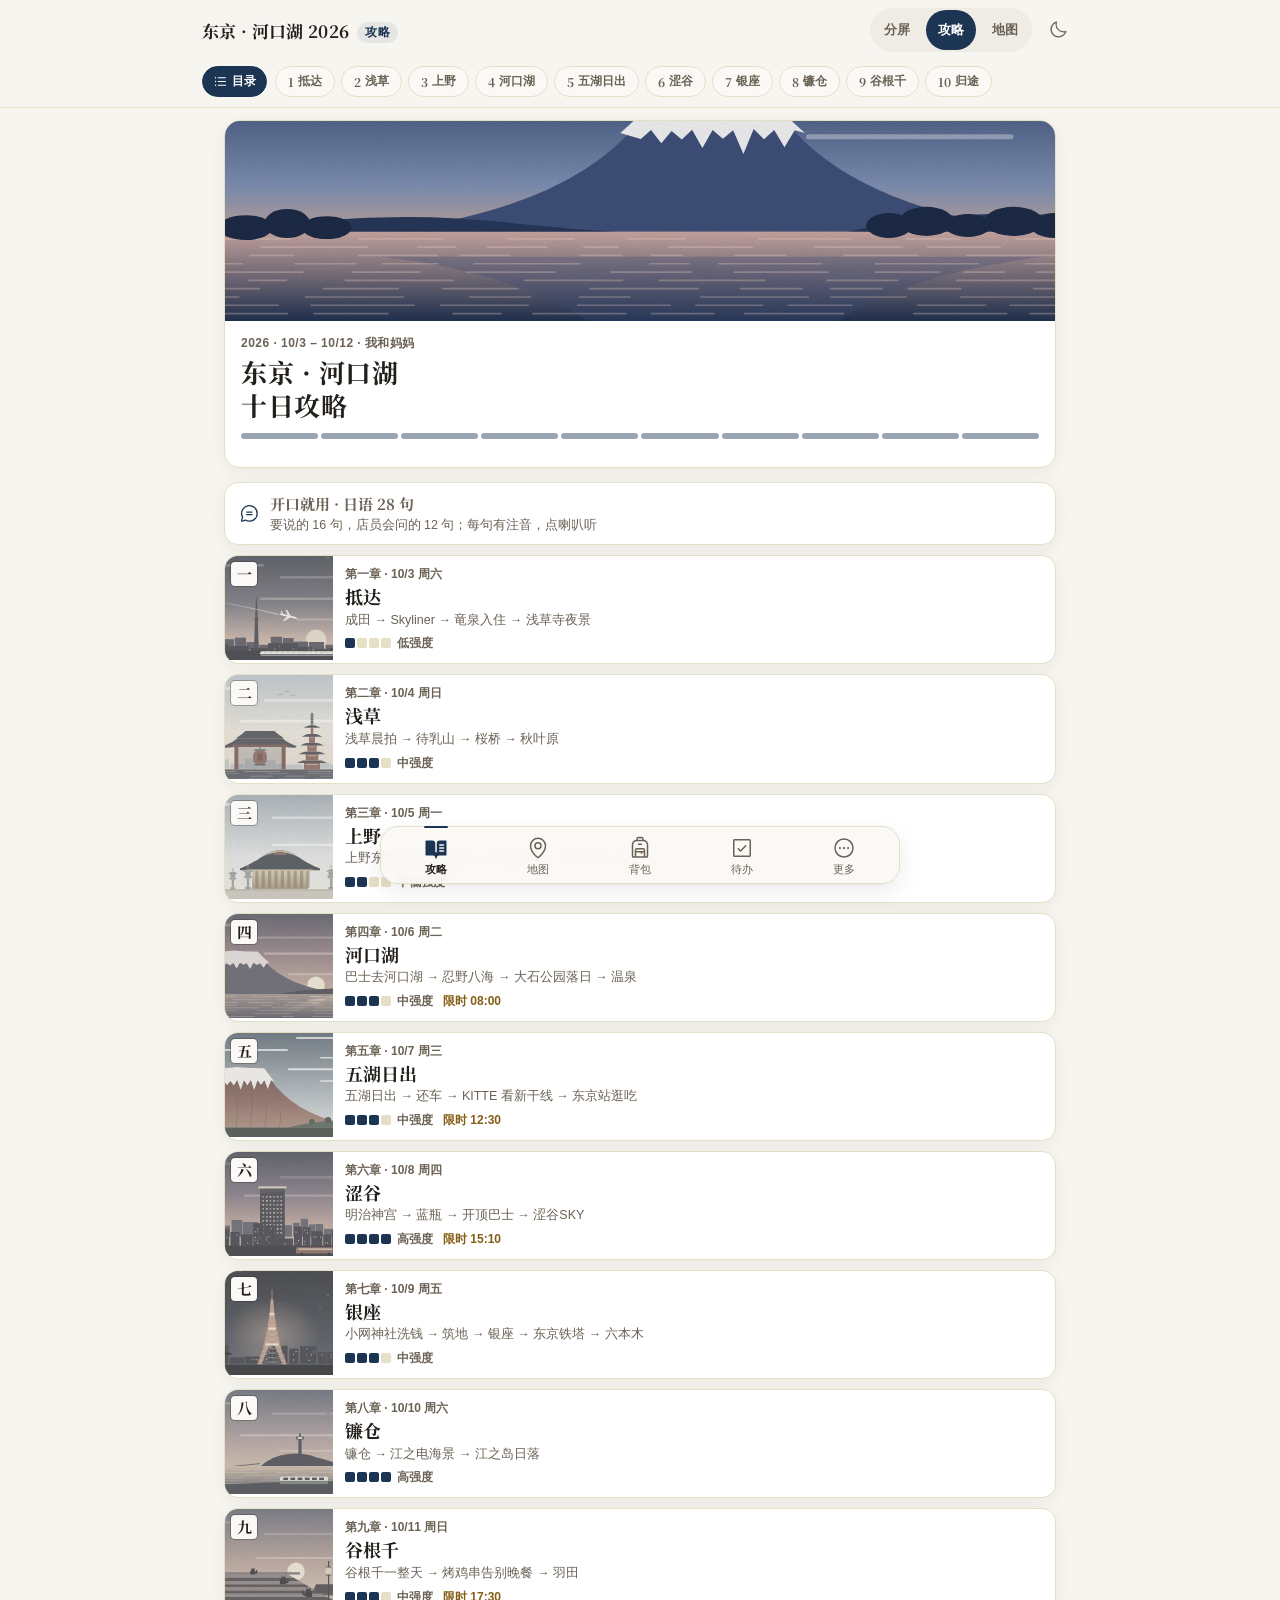
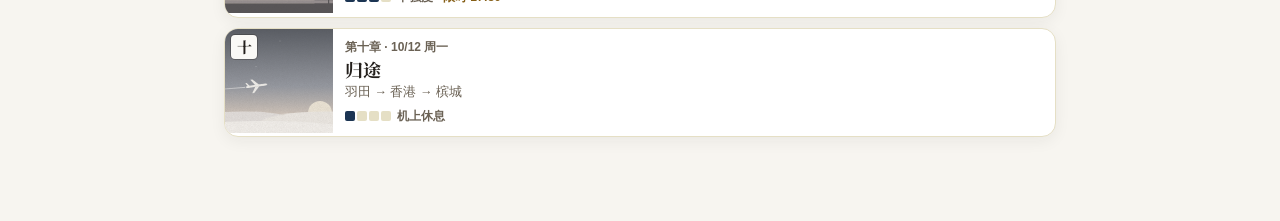
==== index.html @ 0ff51e58 "背包 住宿: the 核实记录 summary gets 10px top and bottom padding, so its text keeps an inset from the panel " ====
<!DOCTYPE html>
<html lang="zh-CN" data-theme="light" data-text-size="compact">
<head>
<meta charset="UTF-8"/>
<meta name="viewport" content="width=device-width, initial-scale=1.0, viewport-fit=cover"/>
<title>背包 · 东京 · 河口湖 2026</title>
<script>
/* 主页是攻略：直接打开网址（不带 #）就去攻略；背包的每个入口都带 #，例如 #overview、#booking。
   每天的行程只在攻略里：旧的 #day-6 链接去第六章，#sec-days 去目录 */
(function () {
  var h = location.hash, m = /^#day-(\d+)$/.exec(h);
  if (!h) location.replace('companion.html?view=time');
  else if (m) location.replace('companion.html#D' + m[1]);
  else if (h === '#sec-days' || h === '#days') location.replace('companion.html#toc');
})();
</script>
<meta name="description" content="东京 · 河口湖行程 2026 — 2026年10月3日至12日，两个人的富士山之旅"/>
<meta name="theme-color" content="#f7f7f5"/>
<link rel="icon" href="icons/icon.svg" type="image/svg+xml"/>
<link rel="manifest" href="manifest.json"/>
<link rel="apple-touch-icon" href="icons/icon-180.png"/>
<meta name="apple-mobile-web-app-capable" content="yes"/>
<meta name="apple-mobile-web-app-title" content="东京 2026"/>
<script>
try {
  const savedTheme = localStorage.getItem('tokyo_theme');
  const savedSize = localStorage.getItem('tokyo_text_size');
  const initialTheme = savedTheme || (matchMedia('(prefers-color-scheme: dark)').matches ? 'dark' : 'light');
  document.documentElement.dataset.theme = initialTheme;
  document.querySelector('meta[name="theme-color"]').content = initialTheme === 'dark' ? '#0e1116' : '#f7f7f5';
  if (savedSize) document.documentElement.dataset.textSize = savedSize === 'normal' ? 'compact' : savedSize;
} catch (error) {}
</script>
<link rel="preconnect" href="https://fonts.googleapis.com"/>
<link rel="preconnect" href="https://fonts.gstatic.com" crossorigin/>
<link href="https://fonts.googleapis.com/css2?family=Noto+Serif+SC:wght@600;700&display=swap" rel="stylesheet"/>
<style>
*{box-sizing:border-box;margin:0;padding:0;}

/* Serene Japanese Paper & Ink Design System */
:root{
  --bg-body:#f7f7f5;        /* 纸 */
  --washi:#fbfbfa;
  --paper:#ffffff;
  --paper-2:#f1f1ee;
  --paper-tint:#fafaf8;
  --ink:#16202b;            /* 墨 */
  --ink-soft:#48515d;
  --ink-faint:#5f6874;      /* 小字灰：在 paper-2 上 ≥4.99:1，页面底 5.26:1（旧值 #6b7480 在底色上只有 4.41） */
  --line:#e2e2dd;
  --line-soft:#ecece8;
  --ai:#1c3553;             /* Serene Deep Indigo */
  --ai-soft:#edf3fa;
  --ai-bg:#edf3fa;
  --shu:#c2412d;            /* Elegant Vermilion Red */
  --shu-soft:#fceae6;
  --shu-bg:#fdf2f0;
  --kin:#855e16;            /* Quiet Bronze Gold */
  --kin-bg:#faf4e6;
  --matcha:#506628;         /* Tranquil Matcha Green */
  --matcha-bg:#f0f5e6;
  --sumi:#16202b;
  --on-ai:#ffffff;
  --on-shu:#ffffff;
  --focus:#1c3553;
  --footer-bg:#162940;
  --footer-ink:#f7f5f0;
  
  /* 印刷手册：平面，不靠阴影 */
  --card-shadow:none;
  --card-shadow-hover:none;
  
  --surface-info:#eef2f7;
  --surface-highlight:#fbf1ef;
  --surface-calm:var(--paper-2);
  --surface-warn:var(--paper-2);
  --line-info:#d5e3f4;
  --line-highlight:#f7d1cb;
  
  --space-2xs:4px;
  --space-xs:8px;
  --space-sm:12px;
  --space-md:18px;
  --space-reading:22px;
  --space-lg:28px;
  --space-xl:36px;
  --space-2xl:52px;
  --space-3xl:72px;
  
  --z-dock:30;
  --z-header:100;
  --z-skip-link:200;
  --ease-out:cubic-bezier(.22,1,.36,1);
  --r-sm:6px;
  --r-md:8px;
  --r-lg:12px;
  
  /* Font Family Stacks */
  --font-sans:-apple-system,BlinkMacSystemFont,"Segoe UI","PingFang SC","Hiragino Sans GB","Noto Sans SC","Microsoft YaHei",sans-serif;
  /* 标题用宋体（Noto Serif SC），正文与时刻用系统黑体 */
  --font-serif:'Noto Serif SC','Songti SC','STSong',serif;
  
  /* Clean Typographic Scale */
  --font-2xs:0.75rem;    /* 12px */
  --font-xs:0.8125rem;   /* 13px */
  --font-sm:0.875rem;    /* 14px */
  --font-sub:0.9375rem;  /* 15px */
  --font-base:1rem;      /* 16px */
  --font-md:1.0625rem;   /* 17px */
  --font-h3:1.1875rem;   /* 19px */
  --font-h2:1.4375rem;   /* 23px */
  --font-h1:1.875rem;    /* 30px */
  
  --font-meta-val:1.0625rem;
  --font-meta-lbl:0.8125rem;
  --font-badge:0.8125rem;
}

/* Compact (Refined Default) */
html[data-text-size="compact"] {
  --font-2xs:0.71875rem;
  --font-xs:0.78125rem;
  --font-sm:0.84375rem;
  --font-sub:0.90625rem;
  --font-base:0.96875rem;
  --font-md:1.03125rem;
  --font-h3:1.15625rem;
  --font-h2:1.375rem;
  --font-h1:1.75rem;
  --font-meta-val:1.03125rem;
  --font-meta-lbl:0.78125rem;
  --font-badge:0.78125rem;
}

html[data-theme="dark"] {
  --bg-body:#0e1116;
  --washi:#12161c;
  --paper:#151a21;
  --paper-2:#1c222b;
  --paper-tint:#181d25;
  --ink:#e8ecf1;
  --ink-soft:#aab4c0;
  --ink-faint:#8a94a1;
  --line:#29303a;
  --line-soft:#1f252e;
  --ai:#8fb3e6;
  --ai-soft:#1a2433;
  --ai-bg:#18212e;
  --shu:#f08a78;
  --shu-soft:#3a1d19;
  --shu-bg:#241614;
  --kin:#d9b25c;
  --kin-bg:#241d10;
  --matcha:#9dbf5a;
  --matcha-bg:#1a2212;
  --sumi:#e8ecf1;
  --on-ai:#0e1116;
  --on-shu:#0e1116;
  --focus:#d9b25c;
  --footer-bg:transparent;
  --footer-ink:#e8ecf1;
  
  --surface-info:#18212e;
  --surface-highlight:#241614;
  --surface-calm:var(--paper-2);
  --surface-warn:var(--paper-2);
  --line-info:#2f4461;
  --line-highlight:#5a2a22;
  
  --card-shadow:none;
  --card-shadow-hover:none;
}

/* Large Text Mode (Elder-Friendly) */
html[data-text-size="large"] {
  --font-2xs:0.875rem;
  --font-xs:0.9375rem;
  --font-sm:1.0625rem;
  --font-sub:1.125rem;
  --font-base:1.25rem;
  --font-md:1.375rem;
  --font-h3:1.5rem;
  --font-h2:1.875rem;
  --font-h1:2.25rem;
  --font-meta-val:1.3125rem;
  --font-meta-lbl:0.9375rem;
  --font-badge:0.9375rem;
}

body{
  font-family:var(--font-sans);
  background:var(--bg-body);
  color:var(--ink);
  font-size:var(--font-base);
  font-weight:400;
  min-height:100vh;
  line-height:1.75;
  -webkit-font-smoothing:antialiased;
  -moz-osx-font-smoothing:grayscale;
  transition:background-color .2s var(--ease-out),color .2s var(--ease-out);
}
a{color:var(--ai);text-underline-offset:.2em;text-decoration-thickness:1px;}
h1,h2,h3,.sec-kanji{text-wrap:balance;}
 /* 日标题很长，balance 会把它挤成窄条 */
p,li,.card-lead{text-wrap:pretty;}
/* 清单：全局 reset 清掉了缩进，统一补回来 */
.page ol,.page ul{margin:6px 0 0 1.25em;}
.page ol{list-style:decimal;}

.page{max-width:820px;margin:0 auto;padding:var(--space-xl) var(--space-md) var(--space-3xl);counter-reset:trip-day;}
.skip-link{
  position:fixed;z-index:var(--z-skip-link);inset-block-start:var(--space-xs);inset-inline-start:var(--space-xs);
  transform:translateY(-150%);padding:var(--space-sm) var(--space-md);border-radius:var(--r-md);
  background:var(--ai);color:var(--on-ai);font-weight:700;text-decoration:none;
}
.skip-link:focus{transform:none;}
.sr-only{
  position:absolute;width:1px;height:1px;padding:0;margin:-1px;
  overflow:hidden;clip:rect(0,0,0,0);white-space:nowrap;border:0;
}

/* Topbar with Frosted Glass & Safe Area */
.topbar{
  position:sticky;top:0;z-index:var(--z-header);
  background:color-mix(in srgb,var(--bg-body) 90%,transparent);
  backdrop-filter:blur(14px);
  -webkit-backdrop-filter:blur(14px);
  border-bottom:1px solid var(--line);
  margin:calc(-1 * var(--space-xl)) calc(-1 * var(--space-md)) var(--space-xl);
  padding:calc(var(--space-sm) + env(safe-area-inset-top, 0px)) var(--space-md) var(--space-sm);
  transition:background-color .2s var(--ease-out),border-color .2s var(--ease-out);
}

.topbar-content{display:flex;align-items:center;justify-content:space-between;max-width:820px;margin:0 auto;}
.brand{display:flex;align-items:center;gap:var(--space-sm);}
.brand-mark{
  display:none; /* 只留衬线字标，不要 app 图标式色块 */
}
.brand-txt{font-family:var(--font-serif);font-size:1.0625rem;font-weight:700;color:var(--ink);letter-spacing:.02em;}
/* 页名：攻略页写「攻略」，这一页写「背包」，一眼知道自己在哪 */
.page-tag{display:inline-block;margin-left:8px;padding:2px 8px;border-radius:99px;background:var(--ai-soft);color:var(--ai);font-family:var(--font-sans);font-size:12px;font-weight:800;letter-spacing:.04em;vertical-align:2px;}

.controls{display:flex;align-items:center;gap:var(--space-xs);}

/* Action Buttons */
.top-btn{
  position:relative;
  min-width:44px;height:40px;padding:0 12px;border-radius:var(--r-md);
  border:1px solid transparent;background:transparent;color:var(--ink-soft);
  cursor:pointer;display:flex;align-items:center;justify-content:center;
  font-size:var(--font-sm);font-weight:600;
  transition:border-color .15s var(--ease-out),background-color .15s var(--ease-out),color .15s var(--ease-out),scale .1s var(--ease-out);
}
.top-btn::after{content:"";position:absolute;inset:50% auto auto 50%;width:44px;height:44px;transform:translate(-50%,-50%);}
@media (hover:hover){.top-btn:hover{background:var(--paper-2);color:var(--ink);}}
.top-btn.active{border-color:var(--ai);background:var(--ai-bg);color:var(--ai);}

/* 卡片里唯一的行动按钮：实心靛蓝（顶栏按钮仍是幽灵样式） */
.card a.top-btn{display:inline-flex;text-decoration:none;background:var(--ai);color:var(--on-ai);border-color:var(--ai);font-weight:700;}
@media (hover:hover){.card a.top-btn:hover{background:var(--ai);color:var(--on-ai);opacity:.9;}}

.lang-bar{display:flex;gap:0;border:1px solid var(--line);border-radius:99px;background:var(--paper);}
.lang-btn{
  position:relative;
  font-family:var(--font-sans);font-size:var(--font-xs);padding:0 14px;
  height:40px;border:none;background:transparent;color:var(--ink-soft);
  cursor:pointer;transition:background-color .15s var(--ease-out),color .15s var(--ease-out),scale .1s var(--ease-out);font-weight:600;
}
.lang-btn:first-child{border-radius:99px 0 0 99px;}
.lang-btn:last-child{border-radius:0 99px 99px 0;}
.lang-btn::after{content:"";position:absolute;inset:50% auto auto 50%;width:44px;height:44px;transform:translate(-50%,-50%);}
.lang-btn.active{background:var(--ai);color:var(--on-ai);font-weight:700;}

span.en,span.zh{display:none;}
span.zh.on,span.en.on{display:inline;}

/* Navigation Chips */
.nav-chips{
  display:none; /* 路由 + 日期条已覆盖 */
  gap:var(--space-xs);overflow-x:auto;padding-bottom:var(--space-xs);margin-bottom:var(--space-lg);
  scrollbar-width:none;
}
.nav-chips::-webkit-scrollbar{display:none;}

/* Accessibility Focus Visible */
button:focus-visible, a:focus-visible, input:focus-visible, summary:focus-visible, [role="button"]:focus-visible {
  outline:2.5px solid var(--focus);
  outline-offset:2.5px;
  box-shadow:none;
}

/* Hero Section */
.hero{border-radius:var(--r-lg) var(--r-lg) 0 0;overflow:hidden;position:relative;height:260px;margin-bottom:0;background:#18283d;}
.hero::after{content:"";position:absolute;inset:0;border-radius:inherit;outline:1px solid oklch(0 0 0 / .1);outline-offset:-1px;pointer-events:none;}
html[data-theme="dark"] .hero::after{outline-color:oklch(1 0 0 / .1);}
.hero img{width:100%;height:100%;object-fit:cover;object-position:center 70%;display:block;}
/* 插画在深色模式压暗一点，别比周围的深色卡片还亮 */
html[data-theme="dark"] .hero img{filter:brightness(.8) saturate(.9);}
.hero-overlay{
  position:absolute;inset:0;
  background:linear-gradient(to top, rgba(10,16,24,0.72) 0%, rgba(10,16,24,0.28) 38%, rgba(10,16,24,0) 62%);
  display:flex;flex-direction:column;justify-content:flex-end;padding:var(--space-lg) var(--space-xl);
}
.hero-title{font-family:var(--font-serif);font-size:calc(var(--font-h1) * 1.15);font-weight:700;color:#fff;line-height:1.2;margin-bottom:6px;letter-spacing:.02em;text-wrap:balance;}
.hero-sub{font-size:var(--font-sub);color:rgba(255,255,255,.88);letter-spacing:0;font-weight:400;line-height:1.5;font-variant-numeric:tabular-nums;}

/* Meta Strip */
.meta-strip{
  display:grid;grid-template-columns:repeat(4,minmax(0,1fr));background:var(--paper);border:1px solid var(--line);
  border-top:none;border-radius:0 0 var(--r-lg) var(--r-lg);margin-bottom:var(--space-2xl);overflow:hidden;
}
.meta-cell{min-width:0;padding:var(--space-md) var(--space-md);border-right:1px solid var(--line-soft);}
.meta-cell:last-child{grid-column:1 / -1;border-top:1px solid var(--line-soft);border-right:none;}
.meta-label{font-size:var(--font-2xs);color:var(--ink-faint);margin-bottom:4px;letter-spacing:0;font-weight:600;}
.meta-val{font-family:var(--font-sans);font-size:var(--font-meta-val);font-weight:700;color:var(--ink);font-variant-numeric:tabular-nums;line-height:1.4;}
.meta-sub{font-size:var(--font-xs);color:var(--ink-soft);margin-top:2px;font-weight:400;line-height:1.4;}

/* Section Heading (Airy Proximity) */
.sec-head{display:flex;align-items:center;gap:var(--space-sm);margin:var(--space-2xl) 0 var(--space-md);scroll-margin-top:80px;}
#sec-days,#sec-booking{margin-top:var(--space-3xl);}
.sec-kanji{font-family:var(--font-serif);font-size:var(--font-h2);font-weight:700;color:var(--ink);letter-spacing:.02em;line-height:1.3;}
.sec-en{display:none;}
.sec-line{flex:1;height:1px;background:var(--line);}

/* Standard Content Cards */
.card{
  background:var(--paper);border:1px solid var(--line);border-radius:var(--r-lg);
  padding:var(--space-lg);margin-bottom:var(--space-lg);box-shadow:var(--card-shadow);
}
.card h3{font-family:var(--font-serif);font-size:var(--font-h3);font-weight:700;color:var(--ink);margin-bottom:var(--space-sm);display:flex;align-items:center;gap:var(--space-xs);line-height:1.35;}
.card-lead{margin-bottom:var(--space-sm);font-size:var(--font-sub);color:var(--ink-soft);line-height:1.68;font-weight:400;}

/* Tables & KV Grids */
.kv-grid{display:grid;grid-template-columns:auto 1fr;gap:var(--space-xs) var(--space-lg);font-size:var(--font-sub);line-height:1.65;}
.kv-label{color:var(--ink-faint);font-weight:600;}
.kv-val{color:var(--ink);font-weight:450;}

.info-table{width:100%;border-collapse:collapse;margin:var(--space-sm) 0;font-size:var(--font-sub);line-height:1.55;font-variant-numeric:tabular-nums;}
.info-table th,.info-table td{padding:var(--space-sm) var(--space-md) var(--space-sm) 0;border:0;border-bottom:1px solid var(--line-soft);text-align:left;vertical-align:top;}
.info-table th{background:transparent;font-family:var(--font-sans);font-size:var(--font-xs);font-weight:600;color:var(--ink-faint);letter-spacing:0;border-bottom-color:var(--line);}
.info-table td{background:var(--paper);color:var(--ink-soft);font-weight:400;}
.info-table td strong{font-weight:600;color:var(--ink);}

/* Notes (Quiet, Unobtrusive Callouts) */
.note-box{
  border-radius:var(--r-md);padding:var(--space-sm) var(--space-md);margin:var(--space-sm) 0;font-size:var(--font-sub);line-height:1.68;
  display:block;font-weight:400;color:var(--ink-soft);
  border:0;background:var(--paper-2);
}
.note-box>strong{margin-right:5px;}
/* 靠底色区分语气，不用侧边色条 */
/* 警示用金色，和攻略一致：红色只留给「今天」和「必看」 */
.note-box.warn{background:color-mix(in srgb,var(--kin) 6%,var(--paper));}
.note-box.warn>strong{color:var(--kin);font-weight:600;} /* 只染开头标签；正文里的加粗保持墨色 */
.note-box.tip{background:color-mix(in srgb,var(--ai) 6%,var(--paper));}
.note-box.tip>strong{color:var(--ai);font-weight:600;}
.note-box.kin{background:color-mix(in srgb,var(--kin) 6%,var(--paper));}
/* 直接挂在 day-body 下的提示，与时间轴内容对齐，别贴卡片边 */

.note-box.kin>strong{color:var(--kin);font-weight:600;}

/* Day Navigation Bar (Modern Smooth Pills) */
.day-nav-bar {
  display:flex;gap:0;overflow-x:auto;padding:0;margin-bottom:var(--space-lg);
  -webkit-overflow-scrolling:touch;scrollbar-width:none;
  box-shadow:inset 0 -1px 0 var(--line);
}
.day-nav-bar::-webkit-scrollbar{display:none;}
.day-nav-btn {
  flex-shrink:0;display:inline-flex;flex-direction:column;align-items:flex-start;justify-content:center;
  min-height:52px;padding:var(--space-xs) var(--space-md) 10px;border-radius:0;
  background:transparent;border:0;color:var(--ink-faint);cursor:pointer;
  transition:color .15s var(--ease-out),box-shadow .15s var(--ease-out),scale .1s var(--ease-out);
  font-family:var(--font-sans);font-weight:600;font-size:var(--font-sm);line-height:1.3;
  font-variant-numeric:tabular-nums;
}
.day-nav-btn:active{scale:.96;}
.day-nav-btn .day-sub {
  font-size:var(--font-2xs);color:var(--ink-faint);font-weight:400;margin-top:2px;
}
@media (hover:hover){.day-nav-btn:hover{color:var(--ink);}}
.day-nav-btn.active{color:var(--ink);box-shadow:inset 0 -2px 0 var(--ai);}

/* Badges */
/* 强度：文字 + 小色点，不用填色胶囊 */

/* Glance Overview Grid */

/* Day Cards Accordion (Spacious, Calming Hierarchy) */
.day{
  background:var(--paper);border:1px solid var(--line);border-radius:var(--r-lg);
  margin-bottom:var(--space-md);overflow:hidden;transition:border-color .15s var(--ease-out);
  counter-increment:trip-day;scroll-margin-top:80px;
}

@media (hover:hover){.day:hover{border-color:color-mix(in srgb,var(--ink-faint) 45%,var(--line));}}

/* Icon Badge Thumbnails */
/* 日序大数字：页面上唯一的"重"元素；地名保留在标记里但不显示 */

@keyframes fade{from{opacity:0;translate:0 -3px;}to{opacity:1;translate:0 0;}}

/* Day Banner Container */

/* Clean Flowing Timeline (De-cluttered Stream) */

 /* Removed heavy table header for serene flow */

.tl-time{
  font-family:var(--font-sans);font-size:var(--font-sub);font-weight:700;
  color:var(--ink);letter-spacing:0;font-variant-numeric:tabular-nums;
  padding:0;background:transparent;display:block;margin-bottom:6px;line-height:1.3;
}
/* 时刻：开始时间最醒目（出门看这个），结束时间次之，附注另起一行 */

/* 行程当天：正在进行的一站写「现在」，走过的站开始时刻变淡（内文不淡，晚点了照样看得清） */

/* 分类图标（cat-icons.js）：标签前一个 Phosphor 小图标，一眼分出吃、走、买、看。
   交通用靛蓝，餐食和咖啡用金色（饿的时候最好找），其余跟标签同色。
   电脑悬停这一站、手机按住时，图标浮出 Duotone 底色 */

/* 非时刻的小节标签（B Plan 对比表、备案） */

/* 分点：一条粗体主句 + 短横线子点。路上扫一眼就找到要的那行，不用读整段 */
.pts li>ul{gap:2px;margin:3px 0 0;padding:0;list-style:none;}
.pts li>ul>li{position:relative;padding-left:.95em;}
.pts li>ul>li::before{
  content:"";position:absolute;left:0;top:.85em;width:.45em;height:1px;background:currentColor;opacity:.55;
}
.note-box .pts{display:flex;flex-direction:column;gap:6px;margin:6px 0 2px 1.15rem;padding:0;}
.note-box .pts>li{line-height:1.65;}
.tl-key a{color:inherit;text-decoration:underline;text-decoration-color:color-mix(in srgb,var(--ai) 55%,transparent);}
@media (hover:hover){.tl-key a:hover{color:var(--ai);text-decoration-color:currentColor;}}

/* 一站 = 标题 + 一行要点（永远看得到）+ 收起的详情。先读要点，要细节再点开 */
.tl-key{
  margin:0;font-size:var(--font-sub);line-height:1.65;color:var(--ink-soft);
  text-wrap:pretty;overflow-wrap:anywhere;font-variant-numeric:tabular-nums;
}
/* 注意事项：墨色粗体 + 金色荧光笔底线，像在纸本上划重点。红色只留给「今天」和「必看」 */
.tl-key .kw{
  color:var(--ink);font-weight:600;
  background:linear-gradient(transparent 58%,color-mix(in srgb,var(--kin) 26%,transparent) 0);
  -webkit-box-decoration-break:clone;box-decoration-break:clone;
}
/* 一条要点不从中间断行：换行只发生在「·」之间 */
.tl-key .f{display:inline-block;}

/* ── 卡片式时间轴：跟随身页同一种读法 ─────────────────
   一站一张卡；时刻放进靛蓝小胶囊、标签跟在旁边；要点一条一行，前面一个圆点（划重点的是金点）。
   选择器都带 .tl 前缀，盖过下面窄屏的密度规则 */

/* Inline Dining Capsule Cards */

/* 图标：Phosphor Icons (phosphoricons.com, MIT) · Regular，内联 SVG，与文字同高 */

/* Bilingual Ordering Bottom Drawer */

/* 点一下放大给店员看，再点缩回 */

/* Checkable Lists */
.check-list{display:flex;flex-direction:column;gap:var(--space-xs);margin-top:var(--space-sm);}
.check-list + h3{margin-top:var(--space-lg);}
.done-list{display:flex;flex-direction:column;gap:6px;margin:0 0 0 1.15rem;padding:0;font-size:var(--font-sub);line-height:1.6;color:var(--ink-soft);}
.check-item{
  display:flex;align-items:flex-start;gap:var(--space-sm);padding:var(--space-sm) var(--space-md);background:var(--paper-tint);
  border-radius:var(--r-md);border:1px solid var(--line-soft);font-size:var(--font-sub);font-weight:500;
  cursor:pointer;transition:background-color .15s var(--ease-out),border-color .15s var(--ease-out),color .15s var(--ease-out),opacity .15s var(--ease-out);min-height:48px;line-height:1.55;color:var(--ink);
}
@media (hover:hover){.check-item:hover{background:var(--paper-2);border-color:var(--line);}}
.check-item strong{font-weight:600;}
.check-item input[type="checkbox"]{width:19px;height:19px;margin-top:2px;accent-color:var(--ai);cursor:pointer;flex-shrink:0;}
.check-item.done{background:var(--paper);color:var(--ink-faint);text-decoration:line-through;}

/* Budget Box (Clean & Quiet) */

.b-row{display:flex;justify-content:space-between;align-items:center;padding:7px 0;border-bottom:1px solid var(--line-soft);font-size:var(--font-sub);font-weight:400;color:var(--ink-soft);font-variant-numeric:tabular-nums;}
.b-row > span:last-child{font-weight:600;color:var(--ink);white-space:nowrap;padding-left:10px;}
.b-row > span:first-child{min-width:0;}
.b-row:last-of-type{border-bottom:none;}
.b-total{display:flex;flex-wrap:wrap;justify-content:space-between;align-items:baseline;column-gap:var(--space-sm);row-gap:2px;padding:var(--space-sm) 0 0;border-top:1px solid var(--ink-faint);margin-top:var(--space-xs);font-weight:600;color:var(--ink);font-size:var(--font-base);}
.b-total-val{margin-left:auto;white-space:nowrap;font-family:var(--font-sans);font-size:var(--font-h3);color:var(--ink);font-weight:700;font-variant-numeric:tabular-nums;}

/* Footer */
.footer{background:none;border-top:1px solid var(--line);border-radius:0;padding:var(--space-lg) 0 0;margin-top:var(--space-2xl);position:relative;color:var(--ink-soft);}
.footer-title{font-family:var(--font-serif);font-size:var(--font-h3);font-weight:700;color:var(--ink);margin-bottom:var(--space-xs);letter-spacing:.02em;display:flex;align-items:center;gap:var(--space-xs);}
.footer p{font-size:var(--font-sub);color:var(--ink-soft);line-height:1.8;padding:2px 0;font-weight:400;}

/* Reduced Motion Accessibility */
@media (prefers-reduced-motion: reduce) {
  *{animation-duration:0.01ms !important;animation-iteration-count:1 !important;transition-duration:0.01ms !important;}
}

/* Mobile-first compact field guide */

@media (max-width:640px) {
  html{scroll-padding-top:68px;scrollbar-gutter:stable;}
  body{line-height:1.6;}
  /* 底栏的让位由 tabbar.css 的 body padding 负责 */
  .page{width:100%;padding:var(--space-sm) var(--space-sm) var(--space-lg);}

  .topbar{
    margin:calc(-1 * var(--space-sm)) calc(-1 * var(--space-sm)) var(--space-sm);
    padding:calc(var(--space-xs) + env(safe-area-inset-top, 0px)) var(--space-sm) var(--space-xs);
    background:color-mix(in srgb,var(--bg-body) 94%,transparent);
  }
  .brand-txt{font-size:var(--font-sub);white-space:nowrap;}
  .top-btn{min-width:42px;height:40px;padding:0 var(--space-xs);font-size:.84375rem;}
  .lang-bar{border-width:1px;}
  .lang-btn{height:38px;padding:0 var(--space-sm);font-size:.84375rem;}

  .nav-chips{display:none;}
  .day-nav-bar{margin:0 calc(-1 * var(--space-sm)) var(--space-sm);padding:0 var(--space-xs);}
  .day-nav-btn{min-height:48px;padding:var(--space-2xs) var(--space-sm) 8px;font-size:.84375rem;}

  .hero{height:175px;border-radius:var(--r-md) var(--r-md) 0 0;}
  .hero-overlay{padding:var(--space-md);}
  .hero-title{font-size:var(--font-h1);line-height:1.2;margin-bottom:var(--space-2xs);}
  .hero-sub{font-size:var(--font-sm);line-height:1.45;}

  .meta-strip{
    display:grid;grid-template-columns:repeat(2,minmax(0,1fr));
    margin-bottom:var(--space-md);border-radius:0 0 var(--r-md) var(--r-md);
  }
  .meta-cell{padding:var(--space-sm);border-width:0 1px 1px 0;}
  .meta-cell:nth-child(2n){border-right:0;}
  .meta-cell:last-child{grid-column:1 / -1;border-right:0;border-bottom:0;}

  .sec-head{margin:var(--space-lg) 0 var(--space-xs);scroll-margin-top:68px;}
  #sec-days,#sec-booking{margin-top:var(--space-xl);}
  .sec-en{display:none;}

  .card{padding:var(--space-md);margin-bottom:var(--space-sm);border-radius:var(--r-md);}
  .card h3{line-height:1.35;}
  .kv-grid{grid-template-columns:minmax(68px,auto) 1fr;gap:var(--space-2xs) var(--space-sm);}

  .info-table{display:block;max-width:100%;overflow-x:auto;margin:var(--space-xs) 0;font-size:var(--font-sm);-webkit-overflow-scrolling:touch;}
  .info-table th,.info-table td{min-width:105px;padding:var(--space-xs) var(--space-sm);}

  
  
  
  
  
  
  
  
  
  
  
  
  
  
  
  
  
  

  .day{margin-bottom:10px;border-radius:var(--r-md);}
  
  
  
  /* 强度标记放到标题下面，别和标题抢横向空间 */
  
  
  
  
  
  
  
  

  
  
  .tl-time{font-size:var(--font-sub);margin-bottom:4px;}
  
  
  

  
  .b-row{padding:var(--space-2xs) 0;}

}

@media (max-width:640px) {
  html[data-text-size="large"] body{line-height:1.7;}
  html[data-text-size="large"] .page{padding-left:var(--space-md);padding-right:var(--space-md);}
  html[data-text-size="large"] .topbar{margin-left:calc(-1 * var(--space-md));margin-right:calc(-1 * var(--space-md));padding-left:var(--space-md);padding-right:var(--space-md);}
  html[data-text-size="large"] .top-btn,
  html[data-text-size="large"] .lang-btn{font-size:.9375rem;}
  html[data-text-size="large"] .day-nav-btn{font-size:1rem;}
  html[data-text-size="large"] .day-nav-btn .day-sub{font-size:.875rem;}
  html[data-text-size="large"] .info-table{font-size:1rem;}
  html[data-text-size="large"] .hero{height:180px;}
  html[data-text-size="large"] .meta-cell,
  html[data-text-size="large"] .note-box{padding:var(--space-md);}
  html[data-text-size="large"] .card{padding:var(--space-reading);margin-bottom:var(--space-md);}
  html[data-text-size="large"] .day{margin-bottom:var(--space-sm);}
  
  
  
  
  
  
  
  html[data-text-size="large"] .hero-sub{font-size:var(--font-sub);}
  
  
  
  
  html[data-text-size="large"] .check-item{min-height:56px;padding:var(--space-md);}
}

/* Print & PDF Media Styles */
@media print {
  body{background:#fff !important;color:#000 !important;font-size:14pt !important;}
  .topbar, .nav-chips, .controls {display:none !important;}
  
  
  .card, .day{border:1px solid #999 !important;box-shadow:none !important;}
  .hero{height:180px !important;}
}

/* ═══════════════════════════════════════════════════════════
   v2 · 随身速查层 (Mobile Field-Guide Layer)
   目标：旅行途中单手查阅。今天优先 · 密度收紧 · 表格卡片化。
   内容一条未删，只改呈现方式。
   ═══════════════════════════════════════════════════════════ */

/* ── 今天 · 定位条 ─────────────────────────────── */
.today-bar{
  display:flex;align-items:center;gap:var(--space-sm);width:100%;
  margin:0 0 var(--space-md);padding:var(--space-sm) var(--space-md);
  border:0;border-radius:0;background:transparent;padding-inline:0;
  font-family:var(--font-sans);color:var(--ink);text-align:left;
  cursor:pointer;transition:scale .1s var(--ease-out);
}
@media (hover:hover){.today-bar:hover .today-go{text-decoration:underline;text-underline-offset:.2em;}}
.today-bar[data-state="outside"]{cursor:default;}
.today-dot{
  width:9px;height:9px;border-radius:50%;background:var(--shu);flex-shrink:0;
  box-shadow:0 0 0 4px var(--shu-soft);
}
.today-bar[data-state="outside"] .today-dot{background:var(--ink-faint);box-shadow:0 0 0 4px var(--line-soft);}
.today-txt{flex:1;min-width:0;}
.today-lbl,.today-val{display:block;} /* span 默认 inline，省略号不生效 */
.today-lbl{font-size:var(--font-2xs);font-weight:700;letter-spacing:0;color:var(--ink-faint);}
.today-val{
  font-family:var(--font-sans);font-size:var(--font-md);font-weight:700;color:var(--ink);
  line-height:1.32;white-space:nowrap;overflow:hidden;text-overflow:ellipsis;font-variant-numeric:tabular-nums;
}
.today-go{
  flex-shrink:0;font-size:var(--font-xs);font-weight:700;color:var(--shu);
  padding:5px 0 5px 11px;
}
.today-bar[data-state="outside"] .today-go{display:none;}

/* 出发倒数：天数用宋体大字；天数一变，数字像里程表一样上下滚（只由 JS 在首屏之后触发） */
.cd-num{
  font-family:var(--font-serif);font-size:1.4em;font-weight:700;line-height:1.15;
  font-variant-numeric:tabular-nums;color:var(--ink);margin:0 .16em;
}
html[lang="en"] .cd-num{margin-left:0;}
.cd-col{display:inline-block;position:relative;}
.cd-col.rolling{clip-path:inset(0 -.1em);}
.cd-col.rolling>.cd-hold{visibility:hidden;}
.cd-strip{position:absolute;top:0;left:0;right:0;display:flex;flex-direction:column;}
.cd-row{display:block;height:1.15em;text-align:center;}

/* 今天那一天的卡片 */
/* 今天：红色只落在日号和「今天」标签上，整张卡不加红框（手机上会变成两条贯穿全页的红线） */

/* 「今天」快捷键（day-nav-bar 第一颗） */

/* ── 精简 / 完整 模式 ──────────────────────────── */
/* 精简：时间轴只留「几点 + 做什么」，细节收成 2 行，点一下展开。 */
.mode-bar{
  display:flex;align-items:center;gap:var(--space-xs);
  margin:0 0 var(--space-sm);font-size:var(--font-xs);color:var(--ink-faint);
}
.mode-bar strong{font-weight:700;color:var(--ink-soft);}
/* 今天条 + 密度切换同一行（标记里用 .status-row 包住两者） */
.status-row{display:flex;align-items:center;gap:var(--space-sm);margin:0 0 var(--space-sm);}
.status-row>.today-bar{flex:1;min-width:0;margin:0;}
.status-row>.mode-bar{margin:0 0 0 auto;flex-shrink:0;}

/* 精简模式下收起的次要区块（每天那张小图始终保留） */

/* ── 表格 → 卡片（窄屏不再左右横滚） ──────────── */
@media (max-width:640px){
  .info-table.stacked{
    display:block;width:100%;border:0;overflow:visible;margin:var(--space-xs) 0;
  }
  .info-table.stacked thead{display:none;}
  .info-table.stacked tbody,
  .info-table.stacked tr{display:block;}
  /* 一条记录一组：组与组之间靠留白和一条细线分开，不再在日卡片里套框 */
  .info-table.stacked tr{padding:var(--space-sm) 0;border-top:1px solid var(--line-soft);}
  .info-table.stacked tr:first-child{border-top:0;padding-top:0;}
  .info-table.stacked td,
  .info-table.stacked tbody th{
    display:grid;grid-template-columns:minmax(64px,32%) 1fr;
    gap:var(--space-sm);align-items:start;
    min-width:0;width:100%;padding:2px 0;
    border:0;background:none;
    text-align:left;font-size:var(--font-sm);line-height:1.55;
  }
  .info-table.stacked .td-lbl{
    display:block;font-size:var(--font-xs);font-weight:700;color:var(--ink-faint);
    line-height:1.5;padding-top:1px;
  }
  .info-table.stacked .td-val{display:block;min-width:0;}
  .info-table.stacked tbody th .td-lbl{color:var(--ai);}
}

.td-lbl{display:none;}
.td-val{display:contents;}

/* ── 小图：每天一张窄条 ───────────────────────── */

 /* 插画的地面在底部，宽屏裁掉的是天空 */
@media (max-width:640px){
  
  .hero{height:150px;}
}

/* ── 顶栏：窄屏别挤成两行 ─────────────────────── */
@media (max-width:640px){
  /* html 的 scroll-padding-top 已经让开顶栏，卡片自己别再加一层 */
  .day,.sec-head{scroll-margin-top:4px;}
  /* 随身行程 底部 dock 已有入口，顶栏收起 */
  
  /* 中/EN 收进底栏「更多」；Aa 大字留在顶栏（长辈常用） */
  .lang-bar{display:none;}
  #text-toggle{font-size:0;min-width:38px;padding:0 10px;}
  #text-toggle::before{content:'Aa';font-size:.84375rem;font-weight:700;}
  .controls{gap:6px;}
}

/* ── 密度收紧（窄屏） ─────────────────────────── */
@media (max-width:640px){
  
  
  
  
  .note-box{padding:var(--space-xs) var(--space-sm);line-height:1.6;margin:var(--space-xs) 0;}
  
  .card-lead{line-height:1.58;}
  .today-val{font-size:var(--font-base);}
}

/* ═══════════════════════════════════════════════════════════
   v3 · 一次一页
   一天就是一页。hash 路由，前进后退与书签都跟真的分页一样。
   ═══════════════════════════════════════════════════════════ */

html[data-router="on"] [data-view]:not(.view-on){display:none !important;}

/* 一天一页时不需要手风琴：那一天就是整页 */

/* 内容永远是展开的，淡入动画没跑起来时会整页空白 */

/* 换一天 / 换一页：新内容淡入并上浮 8px，不是硬切。首次打开不播 */
@keyframes view-in{from{opacity:0;translate:0 8px;}to{opacity:1;translate:0 0;}}
@keyframes view-fade{from{opacity:0;}to{opacity:1;}}
html[data-router="on"] .view-enter{animation:view-in .24s var(--ease-out);}
@media (prefers-reduced-motion:reduce){html[data-router="on"] .view-enter{animation-name:view-fade;}}

html[data-router="on"] .day{margin-bottom:var(--space-sm);}
/* 自己就是一页，标题不必截成两行 */

/* 密度切换收进一行，别占位 */
html[data-router="on"] .mode-bar{margin-bottom:var(--space-xs);font-size:var(--font-2xs);}

/* 当前那一天/那一节的定位键 */
.day-nav-btn[aria-current="page"]{color:var(--ink);box-shadow:inset 0 -2px 0 var(--ai);}
.day-nav-btn[aria-current="page"] .day-sub{color:var(--ink-soft);}

/* ── 动效：让「从哪到哪」看得见 ───────────────────────
   只在 html[data-motion="ready"]（首屏画完之后）才开过渡，打开页面时不播。
   曲线统一 cubic-bezier(.2,0,0,1)：起步快、收尾稳。 */

/* 日期栏：一条下划线滑到选中的那天，而不是这格灭、那格亮 */
.day-nav-bar{position:relative;}
.day-nav-bar::after{
  content:"";position:absolute;left:0;bottom:0;width:1px;height:2px;pointer-events:none;
  background:var(--ind-c,var(--ai));transform-origin:0 0;
  transform:translateX(var(--ind-x,0px)) scaleX(var(--ind-w,0));
}
html[data-motion="ready"] .day-nav-bar::after{transition:transform .32s cubic-bezier(.2,0,0,1),background-color .15s var(--ease-out);}
html .day-nav-bar.has-ind .day-nav-btn{box-shadow:none;}
/* 还能横滑的那一端淡出（JS 标 data-more-l / data-more-r） */
.day-nav-bar[data-more-r]{-webkit-mask-image:linear-gradient(to right,#000 calc(100% - 36px),transparent);mask-image:linear-gradient(to right,#000 calc(100% - 36px),transparent);}
.day-nav-bar[data-more-l]{-webkit-mask-image:linear-gradient(to right,transparent,#000 36px);mask-image:linear-gradient(to right,transparent,#000 36px);}
.day-nav-bar[data-more-l][data-more-r]{-webkit-mask-image:linear-gradient(to right,transparent,#000 36px,#000 calc(100% - 36px),transparent);mask-image:linear-gradient(to right,transparent,#000 36px,#000 calc(100% - 36px),transparent);}
/* 日期栏是横向滚动容器，会裁掉按钮外面的焦点框：改画在按钮里面 */
.day-nav-bar .day-nav-btn:focus-visible{outline-offset:-3px;}
/* 换页后程序把焦点放到新页标题上（读屏会念出来），标题本身不画框 */
html[data-router="on"] [data-focus-target]:focus{outline:none;}
/* 键盘 Tab 到页底时，让开底栏，焦点不被盖住 */
@media (max-width:640px){html[data-router="on"]{scroll-padding-bottom:calc(64px + env(safe-area-inset-bottom, 0px) + 8px);}}

/* 日期栏搬进顶栏（boot 时移动 DOM），跟顶栏一起吸顶：滚到哪里都能直接换天。
   只有一个吸顶元素，不用自己算偏移（iPhone 的安全区会把两层吸顶算错位） */
html[data-router="on"] .topbar{padding-bottom:0;border-bottom:0;}
html[data-router="on"] .topbar>.day-nav-bar{
  margin:0 calc(-1 * var(--space-md));padding:0 var(--space-md);
}
@media (min-width:641px){html[data-router="on"] .topbar>.day-nav-bar{max-width:820px;margin:0 auto;padding:0;}}
/* 手机上顶栏左右内距是 --space-sm，日期栏跟着出血到屏幕边 */
@media (max-width:640px){html[data-router="on"] .topbar>.day-nav-bar{margin-inline:calc(-1 * var(--space-sm));padding-inline:var(--space-sm);}}
/* 锚点跳转要让开整个顶栏（含日期栏） */
html[data-router="on"]{scroll-padding-top:calc(var(--topbar-h,110px) + 8px);}

/* 精简 / 完整、中文 / EN：底色是一块会滑动的滑块 */
.lang-bar{position:relative;isolation:isolate;}

/* 手机上 lang-bar 收进「更多」(display:none)，只在桌面改成等宽两格 */
@media (min-width:641px){.lang-bar{display:grid;grid-template-columns:1fr 1fr;}}
.lang-bar::before{
  content:"";position:absolute;inset:0 auto 0 0;width:50%;border-radius:99px;background:var(--ai);z-index:-1;
}

.lang-bar:has(#btn-en[aria-pressed="true"])::before{translate:100% 0;}

html[data-motion="ready"] .lang-bar::before{transition:translate .28s cubic-bezier(.2,0,0,1);}
.lang-btn.active{background:transparent;}

/* 「详情」展开：内容从标题下方轻轻落下来 */
@keyframes detail-in{from{opacity:0;translate:0 -4px;}to{opacity:1;translate:0 0;}}

/* 昼夜：月亮 = 点了变深色，太阳 = 点了变浅色；两个图标叠着，切换时一个缩小模糊淡出、一个长出来（打开页面不播） */
#theme-toggle { display: grid; place-items: center; }
#theme-toggle svg { grid-area: 1 / 1; width: 20px; height: 20px; fill: currentColor; }
html[data-theme="dark"] #theme-toggle .ic-moon, html:not([data-theme="dark"]) #theme-toggle .ic-sun { opacity: 0; scale: .25; filter: blur(4px); }
#theme-toggle.swap svg { animation: glyph-in .3s cubic-bezier(.2,0,0,1); }
html[data-theme="dark"] #theme-toggle.swap .ic-moon, html:not([data-theme="dark"]) #theme-toggle.swap .ic-sun { animation-name: glyph-out; }
@keyframes glyph-in { from { opacity: 0; scale: .25; filter: blur(4px); } }
@keyframes glyph-out { from { opacity: 1; scale: 1; filter: blur(0); } }

/* ── 这一天 → 随身页地图 ───────────────────────── */

/* 有照片的日子：照片放到这一天最上面，整张图就是进随身页的入口，底部一颗按钮 */
/* 插画 800×260：手机 180px 高左右各裁一点，宽屏 220px 只裁天空；按钮放在左上的天空里，不挡主角 */

/* ── 上一天 / 下一天 ───────────────────────────── */

/* ── 资料页索引（从日程跳到参考资料） ──────────── */
.info-grid{display:grid;grid-template-columns:repeat(2,1fr);gap:var(--space-xs);margin-top:var(--space-sm);}
/* 单数格时最后一格占满一行，不留半边空 */
.info-grid a:last-child:nth-child(odd){grid-column:1/-1;}
.info-grid a{
  display:flex;flex-direction:column;gap:2px;min-height:62px;justify-content:center;
  padding:var(--space-sm) var(--space-md);border:1px solid var(--line);border-radius:var(--r-md);
  background:var(--paper);text-decoration:none;color:var(--ink);
  transition:border-color .15s var(--ease-out),scale .1s var(--ease-out);
}
@media (hover:hover){.info-grid a:hover{border-color:var(--ink-faint);}}
@media (hover:hover){.info-grid a:hover .ig-name{color:var(--ai);}}
.info-grid .ig-name{font-size:var(--font-sub);font-weight:700;line-height:1.3;}
.info-grid .ig-sub{font-size:var(--font-2xs);color:var(--ink-faint);line-height:1.35;}

@media (max-width:640px){
  
  
  
  .info-grid{gap:6px;}
}

/* 按下反馈：统一 0.96 */
.top-btn:active,.lang-btn:active,.info-grid a:active,
.today-bar:active{scale:.96;}

/* ── 总览：十天行程在攻略里，这张卡是入口 ── */
.guide-link{display:flex;align-items:center;gap:var(--space-sm);text-decoration:none;color:var(--ink);transition:scale .15s var(--ease-out),border-color .15s var(--ease-out);}
.guide-link:active{scale:.99;}
@media (hover:hover){.guide-link:hover{border-color:var(--ai);}}
.guide-link:focus-visible{outline:2px solid var(--focus);outline-offset:2px;}
.gl-ico{flex:none;display:grid;place-items:center;width:44px;height:44px;border-radius:var(--r-lg);background:var(--ai-soft);color:var(--ai);}
.gl-ico svg{width:24px;height:24px;}
.gl-txt{flex:1;min-width:0;display:flex;flex-direction:column;gap:2px;}
.gl-name{font-weight:700;font-size:var(--font-base);line-height:1.4;}
.gl-sub{font-size:var(--font-xs);color:var(--ink-soft);line-height:1.6;text-wrap:pretty;}
.gl-go{flex:none;color:var(--ai);font-weight:700;}

/* 出发前的核实记录（楼名、执照、口碑）：旅行中用不到，收起来放在资料表后面；箭头和攻略的「本章简报」一样 */
.verify{margin:var(--space-sm) 0;padding:0 var(--space-md);border-radius:var(--r-md);background:var(--paper-2);}
.verify>summary{display:flex;align-items:center;gap:8px;min-height:44px;padding:10px 0;list-style:none;cursor:pointer;font-size:var(--font-sm);font-weight:600;color:var(--ink-soft);}
.verify>summary::-webkit-details-marker{display:none;}
.verify>summary::after{content:"";flex:none;width:6px;height:6px;margin-left:auto;border:solid currentColor;border-width:0 1.5px 1.5px 0;rotate:45deg;translate:0 -.15em;}
.verify[open]>summary::after{rotate:225deg;translate:0 .15em;}
html[data-motion="ready"] .verify>summary::after{transition:rotate .2s var(--ease-out),translate .2s var(--ease-out);}
.verify>.note-box{margin:0;padding:0 0 var(--space-sm);background:none;}
@media (max-width:640px){.verify{padding:0 var(--space-sm);}}
</style>
<link rel="stylesheet" href="tabbar.css?v=5"/>
</head>
<body data-tab="handbook">
<a class="skip-link" href="#main-content">跳至主要内容</a>
<main class="page" id="main-content">

  <!-- Top Bar -->
  <header class="topbar">
    <div class="topbar-content">
      <div class="brand">
        <div class="brand-mark">旅</div>
        <div class="brand-txt">
          <span class="zh on">东京 · 河口湖 2026</span>
          <span class="en">Tokyo Trip 2026</span>
          <span class="page-tag">背包</span>
        </div>
      </div>
      <div class="controls">
        <!-- Large Text Mode Toggle (For Mum) -->
        <button class="top-btn" id="text-toggle" onclick="toggleTextSize()" title="切换长辈大字模式" aria-pressed="false">Aa 大字</button>
        <!-- Dark Mode Toggle -->
        <button class="top-btn" id="theme-toggle" onclick="toggleTheme()" aria-label="深色模式" aria-pressed="false"><svg class="ic-moon" viewBox="0 0 256 256" aria-hidden="true"><path d="M233.54,142.23a8,8,0,0,0-8-2,88.08,88.08,0,0,1-109.8-109.8,8,8,0,0,0-10-10,104.84,104.84,0,0,0-52.91,37A104,104,0,0,0,136,224a103.09,103.09,0,0,0,62.52-20.88,104.84,104.84,0,0,0,37-52.91A8,8,0,0,0,233.54,142.23ZM188.9,190.34A88,88,0,0,1,65.66,67.11a89,89,0,0,1,31.4-26A106,106,0,0,0,96,56,104.11,104.11,0,0,0,200,160a106,106,0,0,0,14.92-1.06A89,89,0,0,1,188.9,190.34Z"/></svg><svg class="ic-sun" viewBox="0 0 256 256" aria-hidden="true"><path d="M120,40V16a8,8,0,0,1,16,0V40a8,8,0,0,1-16,0Zm72,88a64,64,0,1,1-64-64A64.07,64.07,0,0,1,192,128Zm-16,0a48,48,0,1,0-48,48A48.05,48.05,0,0,0,176,128ZM58.34,69.66A8,8,0,0,0,69.66,58.34l-16-16A8,8,0,0,0,42.34,53.66Zm0,116.68-16,16a8,8,0,0,0,11.32,11.32l16-16a8,8,0,0,0-11.32-11.32ZM192,72a8,8,0,0,0,5.66-2.34l16-16a8,8,0,0,0-11.32-11.32l-16,16A8,8,0,0,0,192,72Zm5.66,114.34a8,8,0,0,0-11.32,11.32l16,16a8,8,0,0,0,11.32-11.32ZM48,128a8,8,0,0,0-8-8H16a8,8,0,0,0,0,16H40A8,8,0,0,0,48,128Zm80,80a8,8,0,0,0-8,8v24a8,8,0,0,0,16,0V216A8,8,0,0,0,128,208Zm112-88H216a8,8,0,0,0,0,16h24a8,8,0,0,0,0-16Z"/></svg></button>
        <!-- Language Switcher -->
        <div class="lang-bar" role="group" aria-label="语言">
          <button class="lang-btn active" id="btn-zh" aria-pressed="true" onclick="setLang('zh')">中文</button>
          <button class="lang-btn" id="btn-en" aria-pressed="false" onclick="setLang('en')">EN</button>
        </div>
      </div>
    </div>
  </header>

  <!-- 出发倒数；旅行中是「今天 · 第 N 章」，点了打开攻略 -->
  <div class="status-row">
  <button class="today-bar" id="today-bar" data-state="outside" type="button">
    <span class="today-dot" aria-hidden="true"></span>
    <span class="today-txt">
      <span class="today-lbl" id="today-lbl">行程</span>
      <span class="today-val" id="today-val">2026年10月3–12日</span>
    </span>
    <span class="today-go">跳到今天</span>
  </button>
  </div>

  <!-- 背包的分类：一页一类 -->
  <div class="day-nav-bar" role="group" aria-label="背包分类">
    <button class="day-nav-btn active" onclick="jumpToDay('all', this)">
      <span><span class="zh on">总览</span><span class="en">Overview</span></span>
      <span class="day-sub"><span class="zh on">出发倒数 · 概要</span><span class="en">At a glance</span></span>
    </button>
    <button class="day-nav-btn" onclick="jumpToDay('flights', this)">
      <span><span class="zh on">航班</span><span class="en">Flights</span></span>
      <span class="day-sub"><span class="zh on">去程 · 返程</span><span class="en">Out & back</span></span>
    </button>
    <button class="day-nav-btn" onclick="jumpToDay('hotels', this)">
      <span><span class="zh on">住宿</span><span class="en">Stays</span></span>
      <span class="day-sub"><span class="zh on">竜泉 · SAWA</span><span class="en">Ryusen · SAWA</span></span>
    </button>
    <button class="day-nav-btn" onclick="jumpToDay('transit', this)">
      <span><span class="zh on">交通</span><span class="en">Transit</span></span>
      <span class="day-sub"><span class="zh on">Suica · 公车</span><span class="en">Passes & lines</span></span>
    </button>
    <button class="day-nav-btn" onclick="jumpToDay('fuji', this)">
      <span><span class="zh on">河口湖</span><span class="en">Fuji</span></span>
      <span class="day-sub"><span class="zh on">两天一夜</span><span class="en">2 days 1 night</span></span>
    </button>
    <button class="day-nav-btn" onclick="jumpToDay('booking', this)">
      <span><span class="zh on">订票</span><span class="en">Booking</span></span>
      <span class="day-sub"><span class="zh on">待办 · 已订</span><span class="en">To-do & booked</span></span>
    </button>
    <button class="day-nav-btn" onclick="jumpToDay('budget', this)">
      <span><span class="zh on">预算</span><span class="en">Budget</span></span>
      <span class="day-sub"><span class="zh on">两人合计</span><span class="en">For two</span></span>
    </button>
    <button class="day-nav-btn" onclick="jumpToDay('tips', this)">
      <span><span class="zh on">提醒</span><span class="en">Tips</span></span>
      <span class="day-sub"><span class="zh on">长辈 · 网络 · 保险</span><span class="en">Mum · SIM · insurance</span></span>
    </button>
  </div>

  <!-- 首页插画：木版画风格，和每天的小图同一套（img/illo/） -->
  <div class="hero">
    <img src="img/illo/home.svg" alt="河口湖远眺富士山（插画）" decoding="async" fetchpriority="high"/>
    <div class="hero-overlay">
      <h1 class="hero-title">
        <span class="zh on">背包</span>
        <span class="en">The bag</span>
      </h1>
      <div class="hero-sub">
        <span class="zh on">票、住处、交通、钱：出门要查的都在这里</span>
        <span class="en">Tickets, stays, transit and money in one place</span>
      </div>
    </div>
  </div>

  <!-- Meta Strip -->
  <div class="meta-strip">
    <div class="meta-cell">
      <div class="meta-label"><span class="zh on">旅行日期</span><span class="en">Dates</span></div>
      <div class="meta-val">10/03 – 10/12</div>
      <div class="meta-sub"><span class="zh on">10天9夜</span><span class="en">10 Days 9 Nights</span></div>
    </div>
    <div class="meta-cell">
      <div class="meta-label"><span class="zh on">同行人数</span><span class="en">Travellers</span></div>
      <div class="meta-val"><span class="zh on">2 人</span><span class="en">2 Persons</span></div>
      <div class="meta-sub"><span class="zh on">槟城 PEN 出发</span><span class="en">From Penang</span></div>
    </div>
    <div class="meta-cell">
      <div class="meta-label"><span class="zh on">东京基地</span><span class="en">Tokyo base</span></div>
      <div class="meta-val"><span class="zh on">台东区竜泉</span><span class="en">Ryusen, Taito</span></div>
      <div class="meta-sub">Airbnb 303号房 (9晚)</div>
    </div>
    <div class="meta-cell">
      <div class="meta-label"><span class="zh on">河口湖外宿</span><span class="en">Side trip</span></div>
      <div class="meta-val"><span class="zh on">富士河口湖</span><span class="en">Kawaguchiko</span></div>
      <div class="meta-sub"><span class="zh on">SAWA Hotel 1晚 (10/6-7)</span><span class="en">SAWA Hotel (1 Night)</span></div>
    </div>
    <div class="meta-cell">
      <div class="meta-label"><span class="zh on">预估总额</span><span class="en">Estimated budget</span></div>
      <div class="meta-val">RM 14,348</div>
      <div class="meta-sub"><span class="zh on">约 RM 7,174 / 人</span><span class="en">~RM 7,174 / pax</span></div>
    </div>
  </div>

  <!-- SECTION 1: OVERVIEW -->
  <div class="sec-head" id="sec-overview">
    <h2 class="sec-kanji">总览</h2>
    <div class="sec-en">OVERVIEW</div>
    <div class="sec-line"></div>
  </div>

  <a class="card guide-link" href="companion.html#toc">
    <span class="gl-ico" aria-hidden="true"><svg viewBox="0 0 256 256" fill="currentColor"><path d="M232,48H160a40,40,0,0,0-32,16A40,40,0,0,0,96,48H24a8,8,0,0,0-8,8V200a8,8,0,0,0,8,8H96a24,24,0,0,1,24,24,8,8,0,0,0,16,0,24,24,0,0,1,24-24h72a8,8,0,0,0,8-8V56A8,8,0,0,0,232,48ZM96,192H32V64H96a24,24,0,0,1,24,24V200A39.81,39.81,0,0,0,96,192Zm128,0H160a39.81,39.81,0,0,0-24,8V88a24,24,0,0,1,24-24h64ZM160,88h40a8,8,0,0,1,0,16H160a8,8,0,0,1,0-16Zm48,40a8,8,0,0,1-8,8H160a8,8,0,0,1,0-16h40A8,8,0,0,1,208,128Zm0,32a8,8,0,0,1-8,8H160a8,8,0,0,1,0-16h40A8,8,0,0,1,208,160Z"/></svg></span>
    <span class="gl-txt">
      <span class="gl-name"><span class="zh on">十天行程在「攻略」里</span><span class="en">The ten days live in the guide</span></span>
      <span class="gl-sub"><span class="zh on">十章，每章有简报、路线、分支和下雨方案；旅行中打开就是今天那一章</span><span class="en">Ten chapters with briefing, route, fallbacks and rain plans</span></span>
    </span>
    <span class="gl-go" aria-hidden="true">→</span>
  </a>

  <!-- SECTION 2: FLIGHTS -->
  <div class="sec-head" id="sec-flights">
    <h2 class="sec-kanji">航班</h2>
    <div class="sec-en">FLIGHT SCHEDULE</div>
    <div class="sec-line"></div>
  </div>

  <div class="card">
    <h3>
      <span class="zh on">HK Express 香港快运 · Essential</span>
      <span class="en">HK Express · Essential</span>
    </h3>
    <table class="info-table">
      <thead>
        <tr>
          <th><span class="zh on">行程</span><span class="en">Leg</span></th>
          <th><span class="zh on">航班号</span><span class="en">Flight</span></th>
          <th><span class="zh on">起飞与抵达</span><span class="en">Departure & Arrival</span></th>
          <th><span class="zh on">舱等与备注</span><span class="en">Fare Class & Notes</span></th>
        </tr>
      </thead>
      <tbody>
        <tr>
          <td><strong><span class="zh on">去程</span><span class="en">Outbound</span></strong></td>
          <td>UO769 | UO848</td>
          <td>
            <strong>03 Oct (六) 01:00</strong> 槟城 (PEN)<br/>
            → 香港 (HKG) 转机<br/>
            → <strong>03 Oct (六) 14:45 抵达 成田 (NRT Terminal 2)</strong>
          </td>
          <td>舱等: Z | U<br/>成田 T2 落地出关约 45-60 分钟</td>
        </tr>
        <tr>
          <td><strong><span class="zh on">回程</span><span class="en">Inbound</span></strong></td>
          <td>UO629 | UO746</td>
          <td>
            <strong>12 Oct (一) 02:20</strong> 羽田 (HND Terminal 3)<br/>
            → 香港 (HKG) 转机<br/>
            → <strong>12 Oct (一) 15:40 返抵 槟城 (PEN)</strong>
          </td>
          <td>舱等: W | Z<br/>10/11 20:40 出门 · 浅草乘都营浅草线直通羽田 T3</td>
        </tr>
      </tbody>
    </table>
    <div class="note-box tip">
      <strong>航班与交通精准说明：</strong>
      <span class="zh on"><ul class="pts"><li>订位代号在确认邮件里，值机要用</li><li>Essential 含托运 <strong>20kg</strong>；去程<strong>已网上值机</strong>（10/2）；回程网上值机 <strong>10/10 02:20</strong> 起开；有托运还是要去柜台交行李，起飞前 60 分钟前到</li><li>去程 14:45 落地成田 <strong>T2</strong></li><li>B1 <strong>空港第2ビル駅</strong>券売機扫 QR 换实体票：班次现场选，目标 <strong>16:42</strong>，出关极快则 16:22</li><li>Keisei Skyliner <strong>36 分钟到日暮里</strong></li><li>东口下楼在 ② 番のりば搭 <strong>都08 巴士</strong>（¥210/人），6 站直达「竜泉」，下车平路约 90 米进公寓</li><li>Day 1 全程公共交通，不打车</li></ul></span>
      <span class="en">Land at NRT T2 at 14:45. Exchange the e-ticket QR at Terminal 2·3 Stn (B1), take the Skyliner to Keisei-Ueno (41 mins), then a 10-min taxi to Ryusen Airbnb.</span>
    </div>
  </div>

  <!-- SECTION 3: ACCOMMODATION -->
  <div class="sec-head" id="sec-hotels">
    <h2 class="sec-kanji">住宿</h2>
    <div class="sec-en">ACCOMMODATION</div>
    <div class="sec-line"></div>
  </div>

  <!-- 3.1 Tokyo Base -->
  <div class="card">
    <h3>
      <span class="zh on">东京基地：Luxury 浅草 Ⅱ (303号房)</span>
      <span class="en">Tokyo Base: Luxury Asakusa II (Room 303)</span>
    </h3>
    <div class="kv-grid">
      <div class="kv-label"><span class="zh on">预订平台</span><span class="en">Platform</span></div>
      <div class="kv-val">Airbnb（房源名：Yoin TOKYO in Asakusa · Superhost）</div>
      <div class="kv-label"><span class="zh on">房型与面积</span><span class="en">Room Size</span></div>
      <div class="kv-val">303号房（竜泉303）· 27㎡ · 2 Single Beds (两张独立单人床)</div>
      <div class="kv-label"><span class="zh on">详细地址</span><span class="en">Address</span></div>
      <div class="kv-val"><a href="https://maps.google.com/?q=%E6%9D%B1%E4%BA%AC%E9%83%BD%E5%8F%B0%E6%9D%B1%E5%8C%BA%E7%AB%9C%E6%B3%893-10-7+LUXURY+STAY+HOTEL" target="_blank" rel="noopener noreferrer">〒110-0012 東京都台東区竜泉 3-10-7 Luxury 浅草 Ⅱ</a><br/><span style="font-size:0.9em;color:var(--ink-faint);font-weight:600;">执照编号：7台台健生環 第10242号 · 全栋23间房 · 2026年开业</span></div>
      <div class="kv-label"><span class="zh on">入住与退房</span><span class="en">Check-in</span></div>
      <div class="kv-val">自助入住。入住指南 <strong>10/2 日本时间 18:00</strong> 自动发到 Airbnb，里面有钥匙密码和钥匙盒位置。进不去先 WhatsApp 房东（号码存在手机通讯录），或发 Airbnb 消息。退房：钥匙放回原处，关灯、电视、空调。房里有电热水壶和洗衣机；Wi-Fi 名称和密码房东还在确认。</div>
      <div class="kv-label"><span class="zh on">预订日期</span><span class="en">Dates</span></div>
      <div class="kv-val">10月3日 – 10月12日 (共 9 晚)</div>
      <div class="kv-label"><span class="zh on">总费用</span><span class="en">Total Price</span></div>
      <div class="kv-val"><strong>RM 3,868.47</strong> (约 RM 430 / 晚，已含 RM 336 折扣)</div>
      <div class="kv-label"><span class="zh on">入住人数</span><span class="en">Guests</span></div>
      <div class="kv-val">2 adults (订单已确认为 2 人)</div>
      <div class="kv-label"><span class="zh on">扣款日期</span><span class="en">Payment</span></div>
      <div class="kv-val">9月24日自动扣款 RM 3,868.47 (Pay later，无额外费用)</div>
      <div class="kv-label"><span class="zh on">取消政策</span><span class="en">Cancellation</span></div>
      <div class="kv-val">10月2日 16:00 (日本时间) 前全额退 · 即大马时间 10/2 15:00</div>
      <div class="kv-label"><span class="zh on">出入时间</span><span class="en">Check-in / out</span></div>
      <div class="kv-val">Check-in 16:00 后 · Checkout 10:00 前 · 电子锁自助入住 (Lockbox)</div>
    </div>
    <!-- 出发前的核实记录（9/27）：旅行中用不到，收起来放在资料表后面 -->
    <details class="verify">
      <summary><span class="zh on">核实记录（9/27）· 楼名、执照、口碑</span><span class="en">Verification notes (27 Sep)</span></summary>
      <div class="note-box tip">
        <span class="zh on"><ul class="pts"><li><strong>门口楼名</strong>：<strong>Luxury 浅草 Ⅱ</strong>（房东 9/27 确认）<ul><li>旅馆业登记名 LUXURY STAY HOTEL 浅草竜泉店</li><li>Airbnb 房源名 <code>Yoin TOKYO in Asakusa</code></li></ul></li><li><strong>正规合法执照编号</strong>：<strong>7台台健生環 第10242号</strong><ul><li>东京都台东区保健所生活环境课依《旅馆业法》正式核发，消防卫生达标</li></ul></li><li><strong>物业属性与开业年份</strong>：<strong>2026 年崭新开幕公寓式酒店</strong><ul><li>全栋 23 间独立套房，配正规乘客电梯与无障碍设施</li><li>现代新耐震基准建筑，卫浴家电全新</li></ul></li><li><strong>多平台真实口碑</strong><ul><li>Trip.com 台湾钻石会员家庭住客 <strong>10/10 满分</strong>（2026年9月1日评价：“這次入住體驗非常滿意！地理位置很方便，附近交通、餐飲都很齊全，房間乾淨整潔，環境舒適，入住期間能感受到店家對細節的用心”）</li><li>Airbnb 维持 4.8~5.0 满分区间超赞房东</li></ul></li><li><strong>精确地址</strong>：<strong>〒110-0012 東京都台東区竜泉 3-10-7</strong><ul><li>原文件所提「フォルテハイツ」为 1976 年老楼旧名，已作废</li><li>给司机看地址和门口楼名「Luxury 浅草 Ⅱ」即可</li></ul></li></ul></span>
      </div>
    </details>
    <div class="note-box tip">
      <strong>房源已确认设施 (Airbnb 官方列表 29 项)：</strong>
      <span class="zh on"><ul class="pts"><li><strong>电梯</strong>（正规电梯直达楼层）</li><li>厨房：<strong>微波炉</strong>、<strong>冰箱</strong>、瓦斯炉、锅具与调味料、碗筷杯盘、餐桌</li><li>洗衣：<strong>独立洗衣机</strong>、晾衣架</li><li>浴室：<strong>浴缸</strong>、吹风机、洗发水/护发素/沐浴乳、毛巾床单卫生纸</li><li>其他：衣柜、阳台与城市景观、Wi-Fi、冷气</li><li><strong>盥洗备品齐全，洗发水沐浴乳吹风机都不用带</strong></li></ul></span>
    </div>
    <div class="note-box warn">
      <strong>两件出发前要处理：</strong>
      <span class="zh on"><ol class="pts"><li><strong>自备眼罩</strong><ul><li>房客评价指出卧室窗帘非全遮光，日出后房间偏亮</li><li>Day 2 (06:30 出门) 与返程日都需要睡饱</li></ul></li><li><strong>入住前须提交身分证件</strong><ul><li>日本民泊法规定：须提供 2 人的姓名、住址、职业与护照资料页照片</li><li><strong>只走 Airbnb 站内讯息传送，不要用 email</strong></li><li>先确认两本护照效期涵盖 2026年10月（建议 6 个月以上）</li></ul></li></ol></span>
    </div>
    <div style="margin-top:16px;">
      <h4 style="font-size:var(--font-sm);color:var(--ai);margin-bottom:8px;">住处周边生活圈与 24h 应急补给（Google Maps 步行实测 · 点击直达导航）</h4>
      <p style="font-size:var(--font-xs);color:var(--ink-faint);margin-bottom:8px;">基准起点：公寓大门 <code>東京都台東区竜泉 3-10-7 Luxury 浅草 Ⅱ</code>，全为平坦柏油街道（零台阶、零陡坡）：</p>
      <table class="info-table">
        <thead>
          <tr>
            <th>分类 / 店名</th>
            <th>步行距离与耗时</th>
            <th>营业时间</th>
            <th>特色与长辈友好度</th>
            <th>一键导航</th>
          </tr>
        </thead>
        <tbody>
          <tr>
            <td><strong>まいばすけっと (My Basket)<br/>竜泉1丁目店</strong></td>
            <td><strong>267 米 (3.9 分)</strong></td>
            <td>08:00–23:00</td>
            <td>永旺旗下平价生鲜！2L大瓶水（¥100）、明治鲜奶、麝香葡萄与切片水果，物价比便利店省 40%，刷 Suica/Apple Pay</td>
            <td><a href="https://maps.google.com/?q=My+Basket+Ryusen+1-chome" target="_blank" rel="noopener noreferrer">Google 导航</a></td>
          </tr>
          <tr>
            <td><strong>ローソン (Lawson)<br/>台東三ノ輪一丁目店</strong></td>
            <td><strong>278 米 (4.0 分)</strong></td>
            <td><strong>24 小时</strong></td>
            <td>通道宽敞！自带「街角厨房（まちかど厨房）」，清晨/深夜供应现炸炸鸡块（からあげクン）、现做便当与热饭团</td>
            <td><a href="https://maps.google.com/?q=Lawson+Taito+Minowa+1-chome" target="_blank" rel="noopener noreferrer">Google 导航</a></td>
          </tr>
          <tr>
            <td><strong>セブン-イレブン (7-Eleven)<br/>台東三ノ輪一丁目店</strong></td>
            <td><strong>392 米 (5.6 分)</strong></td>
            <td><strong>24 小时</strong></td>
            <td><strong>内设 Eat-in 堂食长椅座</strong>（长辈可坐着慢饮热茶）、Seven Bank ATM（随时插 Wise 卡提日元现金）及干净公厕</td>
            <td><a href="https://maps.google.com/?q=7-Eleven+Minowa+1-chome+Taito" target="_blank" rel="noopener noreferrer">Google 导航</a></td>
          </tr>
          <tr>
            <td><strong>マイマート (Main Mart)<br/>竜泉店</strong></td>
            <td><strong>74 米 (73 秒 · 转角)</strong></td>
            <td>10:00–22:00<br/>(周日休)</td>
            <td>就在转角！老街杂货铺，收银台旁常设代售浅草百年传奇名店【Pelican ペリカン】手作厚吐司，0 排队偶遇！</td>
            <td><a href="https://maps.google.com/?q=マイマート+竜泉店" target="_blank" rel="noopener noreferrer">Google 导航</a></td>
          </tr>
          <tr>
            <td><strong>CAPITAL WASH<br/>コインランドリー (千束)</strong></td>
            <td><strong>247 米 (3.6 分)</strong></td>
            <td><strong>24 小时</strong></td>
            <td>阴雨天强力烘干备用！大型燃气强力烘干机，20 分钟 ¥200 即可烘得全家衣物蓬松滚烫干透</td>
            <td><a href="https://maps.google.com/?q=CAPITAL+WASH+COIN+LAUNDRY+Senzoku" target="_blank" rel="noopener noreferrer">Google 导航</a></td>
          </tr>
          <tr>
            <td><strong>すき家 (Sukiya)<br/>下谷三丁目店</strong></td>
            <td><strong>502 米 (7.0 分)</strong></td>
            <td><strong>24 小时</strong></td>
            <td>随时供应热气腾腾的日式烤鲑鱼早餐定食、牛肉饭、热猪肉味噌汤，长辈不想吃冷食时的全天暖胃首选</td>
            <td><a href="https://maps.google.com/?q=Sukiya+Shitaya+3-chome" target="_blank" rel="noopener noreferrer">Google 导航</a></td>
          </tr>
        </tbody>
      </table>
    </div>
  </div>

  <!-- 3.2 Kawaguchiko Hotel -->
  <div class="card">
    <h3>
      <span class="zh on">河口湖住宿：SAWA Hotel（サワホテル）· 1晚 已预订</span>
      <span class="en">Kawaguchiko: SAWA Hotel (Booked)</span>
    </h3>
    <table class="info-table">
      <tbody>
        <tr>
          <td><strong>饭店</strong></td>
          <td><strong>SAWA Hotel（サワホテル）</strong> — <strong>已预订</strong></td>
        </tr>
        <tr>
          <td><strong>地址</strong></td>
          <td><a href="https://maps.google.com/?q=Sawa+Hotel+Fujikawaguchiko" target="_blank" rel="noopener noreferrer">山梨県南都留郡富士河口湖町船津 2090</a></td>
        </tr>
        <tr>
          <td><strong>房型与价格</strong></td>
          <td><strong>Twin Room 21㎡（税后 RM 332 · 不含早）</strong></td>
        </tr>
        <tr>
          <td><strong>空间与设施</strong></td>
          <td><strong>21㎡ 宽敞大空间</strong>（2 个 28 吋大箱可平摊）、<strong>房内独立微波炉</strong></td>
        </tr>
        <tr>
          <td><strong>早餐</strong></td>
          <td><strong>不含早餐</strong> — 开车 4 分钟至 Ogino 大超市（1.4km · 专属大停车场），<strong>前一晚买好，房内微波炉加热</strong></td>
        </tr>
        <tr>
          <td><strong>退房时限</strong></td>
          <td><strong>10:00 前必须退房（硬性上限，已确认）</strong> — Day 5 上午 <strong>09:30 退房</strong>，比上限早 30 分钟</td>
        </tr>
        <tr>
          <td><strong>停车</strong></td>
          <td><strong>门口平面免费停车</strong> — 无立体机械车位，<strong>没有限高／限宽</strong></td>
        </tr>
        <tr>
          <td><strong>位置</strong></td>
          <td>离河口湖大桥 <strong>1.5 km</strong>（自驾 3–5 分钟；<strong>步行不现实</strong>）</td>
        </tr>
      </tbody>
    </table>
    <div class="note-box warn">
      <strong>住 SAWA 的四个连锁影响（行程已全部对应调整）：</strong>
      <span class="zh on"><ol class="pts"><li><strong>不含早</strong> → 10/6 晚上务必先去 Ogino 买好隔天早餐：Day 5 是 04:30 出门（04:00 起床），清晨没有店开</li><li><strong>饭店本身没有免费接驳车</strong>（那是東横INN 的服务）→ 已租车自驾（10/6 12:30 → 10/7 12:30），不受影响</li><li><strong>离湖 1.5km</strong> → 清晨看富士山一定要开车，走路到不了湖边</li><li><strong>退房时限 10:00（硬性）</strong> → Day 5 晨间环线预计 08:20–08:25 回到饭店，09:45 退房；洗热水澡、吃热食、收行李有 75–80 分钟</li></ol></span>
    </div>
    <div class="note-box kin">
      <strong>为什么选 SAWA：</strong>
      <span class="zh on">+40% 的宽敞空间（21㎡），两个大行李箱从容摊开不挤脚；房内有微波炉，晚上开车 4 分钟带妈妈去 Ogino 大超市买晴王麝香葡萄与和牛熟食超惬意。自驾开车到湖边只要 3–5 分钟，彻底抹平距离劣势。</span>
    </div>
  </div>

  <!-- SECTION 4: TRANSIT -->
  <div class="sec-head" id="sec-transit">
    <h2 class="sec-kanji">交通</h2>
    <div class="sec-en">TRANSIT & ROUTING</div>
    <div class="sec-line"></div>
  </div>

  <div class="card">
    <h3><span class="zh on">交通卡与支付策略（已实测验证）</span><span class="en">Suica & Payment Strategy</span></h3>
    <table class="info-table">
      <thead>
        <tr>
          <th><span class="zh on">成员</span><span class="en">Member</span></th>
          <th><span class="zh on">方案</span><span class="en">Option</span></th>
          <th><span class="zh on">取得/储值方式</span><span class="en">Method</span></th>
          <th><span class="zh on">实测与体验</span><span class="en">Experience</span></th>
        </tr>
      </thead>
      <tbody>
        <tr>
          <td><strong>本人 (User)</strong></td>
          <td><strong>iPhone 17 Pro Apple Wallet Suica</strong></td>
          <td><strong>Wise Digital Visa 储值</strong></td>
          <td><strong>已实测成功开通</strong> 快捷交通模式：手机无需亮屏解锁，碰闸机秒过</td>
        </tr>
        <tr>
          <td><strong>妈妈 (Mom)</strong></td>
          <td><strong>绿色 Suica 实体卡（企鹅）</strong></td>
          <td><strong>成田机场 T2 B1 现场现金购买</strong></td>
          <td>押金 ¥500，卡 10 年有效，下次来日本还能用；成田先充 ¥5,000，镰仓前再充约 ¥5,000。只收现金，万元钞会找零。挂绳卡套挂随身小包防丢</td>
        </tr>
      </tbody>
    </table>
    <div class="note-box kin">
      <strong>Wise 提现技巧（Seven Bank ATM 避坑指南）：</strong>
      <span class="zh on"><ul class="pts"><li>成田 T2 到达大厅 1F 或 B1 均有 7-Eleven / Seven Bank ATM</li><li>插入 Wise 卡 → 选「Savings Account」</li><li><strong>结算务必选「JPY / Without Conversion」</strong>：直接扣 Wise 日元余额，0 汇率损失，避开 3–5% DCC 货币转换费</li></ul></span>
    </div>
    <div class="note-box warn">
      <strong>专属票券注意：</strong>
      <span class="zh on">Skyliner 机场特快与河口湖高速巴士需单独购票，Suica 卡无法直接刷卡乘车。</span>
    </div>
  </div>

  <div class="card">
    <h3><span class="zh on">驻地交通特性：台东区竜泉</span><span class="en">Transit from Ryusen Base</span></h3>
    <table class="info-table">
      <thead>
        <tr>
          <th><span class="zh on">车站</span><span class="en">Station</span></th>
          <th><span class="zh on">步行距离</span><span class="en">Walk</span></th>
          <th><span class="zh on">直达热门目的地</span><span class="en">Direct Destination</span></th>
        </tr>
      </thead>
      <tbody>
        <tr>
          <td><strong>三ノ轮站 (Minowa)</strong></td>
          <td>6 分钟</td>
          <td>日比谷线直达：上野 (4m)、秋叶原 (8m)、筑地 (18m)、银座 (20m)、六本木 (28m)</td>
        </tr>
        <tr>
          <td><strong>入谷站 (Iriya)</strong></td>
          <td>10 分钟</td>
          <td>日比谷线 (无下行手扶梯，拖大行李建议走三ノ轮站)</td>
        </tr>
        <tr>
          <td><strong>浅草站 (Asakusa)</strong></td>
          <td>16 分钟</td>
          <td>银座线 (起点站必有座去涩谷) · 都营浅草线 (直达羽田机场)</td>
        </tr>
      </tbody>
    </table>
  </div>

  <div class="card">
    <h3><span class="zh on">门口巴士小抄：竜泉站牌（出门 1–2 分钟&nbsp;· 均一价 ¥210）</span><span class="en">Bus Cheatsheet: Ryusen Stop (1-2 min walk, flat ¥210)</span></h3>
    <div><span class="zh on"><ul class="pts"><li>三条都营巴士线共用竜泉站牌，平地上下车、零楼梯，带长辈或拎大包时优先</li><li>同名站牌在国際通り两侧各一根：<strong>看巴士车头显示的行先（终点站）再上车</strong></li></ul></span><span class="en">Three Toei routes share the Ryusen stop, step-free boarding. Check the destination sign on the bus front before boarding.</span></div>
    <table class="info-table">
      <thead>
        <tr>
          <th><span class="zh on">路线</span><span class="en">Route</span></th>
          <th><span class="zh on">方向（车头行先）</span><span class="en">Direction</span></th>
          <th><span class="zh on">用途与时间</span><span class="en">Use & Time</span></th>
        </tr>
      </thead>
      <tbody>
        <tr>
          <td><strong>草43</strong></td>
          <td>浅草雷門行</td>
          <td>去浅草寺只有 3 站，约 10 分钟。逛本堂在「浅草公園六区」下车更近，拍雷门坐到底站</td>
        </tr>
        <tr>
          <td><strong>草63</strong></td>
          <td>浅草寿町行</td>
          <td>同样去浅草（浅草公園六区／浅草雷門南下车），跟草43 二选一<strong>先到先坐</strong></td>
        </tr>
        <tr>
          <td><strong>草63</strong></td>
          <td>池袋駅東口行（反方向）</td>
          <td><strong>直达池袋</strong> 35–40 分（比地铁换乘省力）· 中途西日暮里可换 JR 山手线</td>
        </tr>
        <tr>
          <td><strong>都08</strong></td>
          <td>日暮里駅前行</td>
          <td><strong>换山手线首选</strong>：约 10 分钟到日暮里（山手线 + 京成 Skyliner + 常磐线）</td>
        </tr>
        <tr>
          <td><strong>都08</strong></td>
          <td>錦糸町駅前行</td>
          <td><strong>直达押上（晴空塔）</strong>约 20 分钟，中途東武浅草駅</td>
        </tr>
      </tbody>
    </table>
    <div><span class="zh on"><ul class="pts"><li><strong>去浅草：草43＋草63 合并约 10 分钟一班</strong>，先来哪班坐哪班<ul><li>草43 约 30 分一班 · 末班 20:47</li><li>草63 约 10–15 分一班 · 末班 21:51</li></ul></li><li><strong>都08 班距</strong>（已核对官方三种班表 · 日暮里駅前②番のりば）<ul><li>平日 <strong>8–10 分</strong>、<strong>土曜 11–13 分</strong>、休日 11–15 分：周末<strong>不是</strong> 20–30 分一班，比想像密</li><li>始発 06:30、終発 22:04–22:18</li></ul></li><li>晚归一律日比谷线</li><li>竜泉→三ノ轮站只有 1 站、步行 7 分钟即到，不值得坐巴士</li></ul></span><span class="en">To Asakusa, Kusa 43 + Kusa 63 combine to ~10 min headway (last 21:51). Toei 08 headway, checked against all three Toei timetables: 8-10 min weekdays, 11-13 min Saturdays, 11-15 min holidays. First 06:30, last 22:04–22:18. Take Hibiya Line late night.</span></div>
  </div>

  <!-- SECTION 6: KAWAGUCHIKO FOCUS -->
  <div class="sec-head" id="sec-fuji">
    <h2 class="sec-kanji">河口湖 2D1N</h2>
    <div class="sec-en">KAWAGUCHIKO SPECIAL GUIDE</div>
    <div class="sec-line"></div>
  </div>

  <div class="card">
    <h3><span class="zh on">为什么选择过夜而非当日往返</span><span class="en">Why Overnight Stay Matters</span></h3>
    <table class="info-table">
      <thead>
        <tr>
          <th><span class="zh on">对比项目</span><span class="en">Item</span></th>
          <th><span class="zh on">当日往返</span><span class="en">Day Trip</span></th>
          <th><strong><span class="zh on">过夜 1 晚 (推荐)</span><span class="en">Overnight Stay</span></strong></th>
        </tr>
      </thead>
      <tbody>
        <tr>
          <td><strong>清晨富士山</strong></td>
          <td>9:30 抵达时常已被云遮挡</td>
          <td><strong>05:30 独享无云赤富士</strong></td>
        </tr>
        <tr>
          <td><strong>体力负担</strong></td>
          <td>高 (单日来回 4-5 小时车程)</td>
          <td>低 (轻松拆解为两天)</td>
        </tr>
      </tbody>
    </table>
    <div class="note-box tip">
      <strong>气候提示：</strong>
      <span class="zh on"><ul class="pts"><li>10月是全年空气最干燥、富士山能见度极高的月份</li><li><strong>10/7 清晨 04:30 出车，在本栖湖看千圆纸钞机位的日出</strong>，是整趟核心体验</li><li><strong>平地日出 05:44–05:46，太阳越过东侧山棱约 05:52 才真正现身</strong>（山棱仰角 1.3° 实测换算，延迟约 7 分钟），湖畔实景以后者为准</li></ul></span>
    </div>
  </div>

  <!-- SECTION 7: BOOKING TIMELINE -->
  <div class="sec-head" id="sec-booking">
    <h2 class="sec-kanji">订票与待办</h2>
    <div class="sec-en">BOOKING SCHEDULE</div>
    <div class="sec-line"></div>
  </div>

  <div class="card">
    <h3><span class="zh on">还要做</span><span class="en">Still to do</span></h3>
    <div class="check-list">
      <label class="check-item">
        <input type="checkbox" id="chk-1-4" onchange="saveCheck('chk-1-4')"/>
        <span><strong>10/2 日本 16:00（大马 15:00）</strong>前 Airbnb 还能免费取消，过了只退「第一晚以外」</span>
      </label>
      <label class="check-item">
        <input type="checkbox" id="chk-kashi" onchange="saveCheck('chk-kashi')"/>
        <span><strong>订樫 10/11 17:30</strong>：<a href="https://tabelog.com/en/tokyo/A1311/A131106/13261067/">食べログ</a>网上订（电话已停接），备注写「母は生もの不可、全部よく焼きで」</span>
      </label>
      <label class="check-item">
        <input type="checkbox" id="chk-7" onchange="saveCheck('chk-7')"/>
        <span>从 Certificate of Insurance 抄下<strong>保单号</strong>和 <strong>Chubb 24 小时紧急电话</strong>：两部手机各存一份，纸本放钱包</span>
      </label>
      <label class="check-item">
        <input type="checkbox" id="chk-8" onchange="saveCheck('chk-8')"/>
        <span>妈妈的<strong>长期用药清单</strong>：既往症 Chubb 不赔（出发前 12 个月内看过医生／吃过处方药就算），备<strong>英文处方笺</strong></span>
      </label>
      <label class="check-item">
        <input type="checkbox" id="chk-adapter" onchange="saveCheck('chk-adapter')"/>
        <span>日本双扁头插头（Type A）2–3 个；充电宝放随身行李（不能托运）</span>
      </label>
      <label class="check-item">
        <input type="checkbox" id="chk-cold" onchange="saveCheck('chk-cold')"/>
        <span>妈妈的薄羽绒服／防风外套和围巾（河口湖清晨 5–10°C）</span>
      </label>
    </div>
    <h3><span class="zh on">已办好</span><span class="en">Done</span></h3>
    <ul class="done-list">
      <li>Airbnb 身份资料已交（站内讯息）</li>
      <li>Visit Japan Web 已登记，通关二维码已截图</li>
      <li>10/8 开顶巴士确认信已截图，两部手机都有</li>
      <li>旧的 9/23 SKY 抢票闹钟已取消</li>
      <li>大马正本驾照＋IDP 已确认；10/6 取车带护照＋正本驾照＋IDP 三样</li>
      <li>上网卡 5 项行前设置已做好</li>
      <li>Yoin TOKYO <strong>303 号房</strong> · 10/3–10/12（9 晚）· RM 3,868.47（9/24 已扣款）· 有电梯</li>
      <li><a href="https://maps.google.com/?q=Sawa+Hotel+Fujikawaguchiko" target="_blank" rel="noopener noreferrer">SAWA Hotel（船津 2090）</a>：Twin，<strong>不含早</strong>，门口免费停车；10/6 晚上开车 4 分钟去 Ogino 买隔天早餐</li>
      <li>河口湖巴士两程：10/6 <strong>08:10</strong> 东京站八重洲南口 9 号 → 河口湖 10:12（10:07 是富士山站，别下错）；10/7 <strong>13:30</strong> → 東京駅 15:35</li>
      <li><a href="https://maps.google.com/?q=%E3%83%8B%E3%83%83%E3%83%9D%E3%83%B3%E3%83%AC%E3%83%B3%E3%82%BF%E3%82%AB%E3%83%BC+%E6%B2%B3%E5%8F%A3%E6%B9%96%E9%A7%85%E5%89%8D" target="_blank" rel="noopener noreferrer">ニッポンレンタカー 河口湖駅前</a>：<strong>10/6 12:30 – 10/7 12:30</strong>，营业 08:00–19:00</li>
      <li>涩谷 SKY：SHIBUYA STREET RIDE 巴士套票 <strong>10/8 15:20</strong>（9/15 订妥）。SKY 兑换券到 14F 换成 20 分钟一段的入场时段票，越早到越可能分到日落前；进场后不限时、不能再入场，分到几点怎么走见当天</li>
      <li>旅游保险：两人各一张 Chubb <strong>Executive / Zone 1</strong> Individual 保单（10/2–10/13，9/10 投保）</li>
      <li>Suica：你的 iPhone 已开 Apple Wallet Suica；妈妈的绿色 Suica 落地在成田 T2 B1 JR 售票机用现金买（押金 ¥500）</li>
      <li>上网卡（Hello1010 · au）：你 eSIM 20GB／15 天，妈妈实体 Nano-SIM 10GB／15 天（插卡槽2）</li>
      <li>10/11 都营浅草线去羽田末班直通 23:17 浅草 → 00:03 T3（9/19 查过）</li>
    </ul>
  </div>

  <!-- SECTION 8: BUDGET -->
  <div class="sec-head" id="sec-budget">
    <h2 class="sec-kanji">预算</h2>
    <div class="sec-en">BUDGET SUMMARY</div>
    <div class="sec-line"></div>
  </div>

  <div class="card">
    <div class="note-box tip" style="margin-bottom:14px;">
      <strong>预算视觉化决策：</strong>
      <span>2 人旅费总额约 RM 14,348，其中约 62%（机票+住宿）出发前已提前锁定。</span>
    </div>
    <h3><span class="zh on">固定支出 (已确定 / 预估)</span><span class="en">Fixed Expenses</span></h3>
    <div class="b-row"><span>HK Express 槟城往返机票 (Essential 2人)</span><span>RM 5,208</span></div>
    <div class="b-row"><span>东京 Airbnb 9 晚住宿 (Room 33 · 已订妥)</span><span>RM 3,868</span></div>
    <div class="b-row"><span>河口湖 SAWA Hotel 1晚 + 往返高速巴士 (2人 · ¥2,300×4)</span><span>约 RM 617</span></div>
    <div class="b-row"><span>河口湖自驾 (租车 ¥11,990 含全险 + 油 + 停车)</span><span>约 RM 350</span></div>
    <div class="b-total"><span>固定支出小计</span><span class="b-total-val">RM 10,043</span></div>
  </div>

  <div class="card">
    <h3><span class="zh on">在地花费预估 (2人)</span><span class="en">Local Expenses Estimate</span></h3>
    <div class="b-row"><span>Skyliner 机场特快 (2人 × ¥2,310 线上折扣价)</span><span>¥4,620</span></div>
    <div class="b-row"><span>计程车 (主行程 0 趟 ＋ 备选 3 趟缓冲，明细见下)</span><span>¥6,000</span></div>
    <div class="b-row"><span>浅草 → 羽田 T3 都营浅草线 (2人 × IC ¥599)</span><span>¥1,198</span></div>
    <div class="b-row"><span>东京地铁与交通 (Suica 9天)</span><span>¥14,000</span></div>
    <div class="b-row"><span>SHIBUYA STREET RIDE 套票 ×2 (巴士 ＋ SHIBUYA SKY 入场券 · 官方 ¥5,400/人)</span><span>¥10,800</span></div>
    <div class="b-row"><span>每日餐饮 (¥7,500/人/天 × 2人 × 8 天)</span><span>¥120,000</span></div>
    <div class="b-row"><span>门票与杂费 (高德院/报国寺＋抹茶/浅草等)</span><span>¥9,000</span></div>
    <div class="b-total"><span>在地花费合计</span><span class="b-total-val">¥165,618 (约 RM 4,305)</span></div>
  </div>

  <div class="card">
    <h3><span class="zh on">计程车明细 (2026/4/20 新费率)</span><span class="en">Taxi Breakdown (Apr 2026 Tariff)</span></h3>
    <p style="font-size:var(--font-sm);color:var(--ink-soft);margin-bottom:10px;">初乗 ¥500 / <strong>1.0 km</strong>、距离加算 ¥100 / <strong>232 m</strong>、时间加算 ¥100 / <strong>1分25秒</strong> (≤10km/h)。2026 年 4 月 20 日起东京23区调涨 <strong>10.14%</strong>。</p>
    <div class="b-row" style="font-weight:700;color:var(--ink-faint);"><span>主行程实搭</span><span></span></div>
    <div class="b-total"><span>主行程小计 (全程公共交通，不打车)</span><span class="b-total-val">¥0</span></div>
    <div class="b-row" style="font-weight:700;color:var(--ink-faint);margin-top:8px;"><span>备选 (主方案不搭，遇雨／行李重／太累才用)</span><span></span></div>
    <div class="b-row"><span>Day 6 · 浅草站 → 公寓 (2.15km，站前排班) — 涩谷太累的应急</span><span>¥1,100</span></div>
    <div class="b-row"><span>Day 5 · 东京站 → 竜泉 (6.6km) — 主方案已改 <strong>JR＋日比谷线 2人 ¥648</strong></span><span>¥2,900</span></div>
    <div class="b-row"><span>Day 9 · 公寓 → 浅草站 (2.15km) — 主方案走 <strong>都08 公车</strong>，此为 Plan B</span><span>¥2,000</span></div>
    <div class="b-total"><span>计程车预算 (＝备选上限)</span><span class="b-total-val">¥6,000</span></div>
    <p style="font-size:var(--font-sm);margin-top:12px;padding:10px;background:rgba(0,0,0,0.04);border-radius:6px;">
      <strong>分辨规则</strong>：<strong>从公寓叫车 ≈ ¥2,000</strong> (跳表 ¥1,100–1,200 ＋ 迎車 ¥420–500 ＋ 手配料 ¥100)；<strong>从车站排班上车 ≈ ¥1,100</strong> (纯跳表)。<br/>
      <strong>叫车 app</strong>：<strong>GO</strong> (首选，市占最大、台东区车最多、支援海外手机号与海外信用卡) &gt; S.RIDE / DiDi (手配料 ¥0，当备援)。<br/>
      <strong>别用 Uber</strong>：日本的 Uber「预约」一律派ハイヤー (高级车)，另加服务费，同一段路会报到 ¥2,000+。用 GO 的「今すぐ配車」，不要用「予約」(另收 ¥500–1,000)。
    </p>
  </div>

  <div class="card">
    <div class="b-total" style="border:none;padding:0;">
      <span style="font-family:var(--font-serif);font-size:var(--font-md);color:var(--ink);"><strong>预估总额 (2人总计)</strong></span>
      <span class="b-total-val" style="font-size:var(--font-h2);">RM 14,348 (约 RM 7,174 / 人)</span>
    </div>
  </div>

  <!-- SECTION 9 & 10: TIPS & CRITICAL REMINDERS -->
  <div class="sec-head" id="sec-tips">
    <h2 class="sec-kanji">提醒</h2>
    <div class="sec-en">TIPS & CRITICAL REMINDERS</div>
    <div class="sec-line"></div>
  </div>

  <div class="card">
    <h3><span class="zh on">绝对不能忘记的 7 件事（按日期）</span><span class="en">7 Must-Not-Forget Moments</span></h3>
    <div class="check-list">
      <label class="check-item">
        <input type="checkbox" id="rule-0" onchange="saveCheck('rule-0')"/>
        <span>1. <strong>10/3 Skyliner 乘车站选「空港第2ビル / Terminal 2·3」</strong>：选成「成田空港駅」是 T1，错站（HK Express 落 T2）</span>
      </label>
      <label class="check-item">
        <input type="checkbox" id="rule-1" onchange="saveCheck('rule-1')"/>
        <span>2. <strong>10/6 07:35 到东京站八重洲南口 9 号站台</strong>：08:10 高速巴士去河口湖，大行李留东京</span>
      </label>
      <label class="check-item">
        <input type="checkbox" id="rule-2" onchange="saveCheck('rule-2')"/>
        <span>3. <strong>10/7 04:00 起床、04:30 出车</strong>：赶本栖湖日出，山棱跃出约 05:52（实测）</span>
      </label>
      <label class="check-item">
        <input type="checkbox" id="rule-3" onchange="saveCheck('rule-3')"/>
        <span>4. <strong>10/7 12:30 租期到</strong>：11:45 左右加满油还车，13:30 巴士回东京</span>
      </label>
      <label class="check-item">
        <input type="checkbox" id="rule-4" onchange="saveCheck('rule-4')"/>
        <span>5. <strong>10/8 15:10 前到歌舞伎町 Tower 1 番のりば</strong>：15:20 巴士不等人，错过 ¥10,800（含 SKY）全不退</span>
      </label>
      <label class="check-item">
        <input type="checkbox" id="rule-5" onchange="saveCheck('rule-5')"/>
        <span>6. <strong>10/11 樫 17:30 要先网上订</strong>（食べログ）；10/10 晚上先打包封箱</span>
      </label>
      <label class="check-item">
        <input type="checkbox" id="rule-6" onchange="saveCheck('rule-6')"/>
        <span>7. <strong>10/11 20:40 出门去羽田</strong>：草63／草43 到浅草转都营浅草线（21:17／21:34），末班直通 23:17；叫车要在 22:00 前上车</span>
      </label>
    </div>
  </div>

  <div class="card" id="sec-insurance">
    <h3><span class="zh on">旅游保险速查&nbsp;· Chubb Executive / Zone 1</span><span class="en">Travel Insurance Cheat Sheet</span></h3>

    <div class="note-box tip">
      <strong>已办妥：两人各持一张 Individual 保单（2026-09-10 投保）。</strong>
      <span class="zh on"><ul class="pts"><li><strong>为什么两人各买各的</strong><ul><li>Chubb 的「Plan Category: Individual」承保对象<strong>只有 Certificate 上具名的那一位</strong></li><li><strong>Family Plan 只涵盖配偶与子女，父母不在内</strong></li></ul></li><li><strong>你一张、妈妈一张</strong><ul><li>皆为 Chubb Executive / Zone 1 单次旅程保单，期间同为 10/2–10/13</li><li>妈妈 62 岁未满 65，保费与保额都在正常档</li></ul></li><li><strong>两张保单已于 2026-09-10 投保完成</strong>：远早于「行程开始前必须生效」门槛（Part 2 第 4 条：出发前 24 小时 = 10/2 中午）</li><li><strong>出发前</strong>：从两张 Certificate 各抄下<strong>保单号</strong>与 <strong>Chubb 24 小时紧急电话</strong>，两支手机各存一份 + 纸本放钱包</li></ul></span>
    </div>

    <div class="note-box tip">
      <strong>Zone 1 涵盖范围已确认：</strong>
      <span class="zh on">Zone 1 明列 <strong>Japan</strong> 与 <strong>Hong Kong SAR</strong> —— 你们 PEN → <strong>HKG 转机</strong> → NRT 全程都在保障区内，不需要升级到 Zone 2。</span>
    </div>

    <div class="note-box warn">
      <strong>出发前把这三格填满（抄自 Certificate of Insurance）：</strong>
      <span class="zh on"><ul class="pts"><li><strong>保单号 / Certificate No.</strong>：__________________</li><li><strong>24 小时紧急电话</strong>：__________________ ← <strong>两支手机都存，另抄纸本放钱包</strong></li><li><strong>保障期间</strong>：确认涵盖 <strong>10/2 – 10/13</strong>（保障自出发前 24 小时起算，回国入境后 24 小时或到家为止）</li><li><strong>另确认</strong>：是 <strong>Single Trip</strong>（单次）还是 <strong>Annual</strong>（年度）：Annual 保障期是整年，看起讫日是否已涵盖十月</li></ul></span>
    </div>

    <table class="info-table" style="margin-top:10px;">
      <thead>
        <tr>
          <th><span class="zh on">项目</span><span class="en">Benefit</span></th>
          <th><span class="zh on">你的实际保额 (Executive · 每人)</span><span class="en">Your Limit</span></th>
        </tr>
      </thead>
      <tbody>
        <tr><td><strong>海外医疗 · 因意外</strong>（62 岁，未满 65）</td><td><strong>RM 800,000</strong></td></tr>
        <tr><td><strong>海外医疗 · 因生病</strong>（含 COVID-19 RM 450,000）</td><td><strong>RM 450,000</strong></td></tr>
        <tr><td><strong>紧急医疗后送 / 遗体运返</strong></td><td><strong>无上限 Unlimited</strong></td></tr>
        <tr><td>回马后续医疗（30 天内，须返马 24 小时内就医）</td><td>意外 RM 50,000 / 生病 RM 25,000<br/><span style="opacity:.8;">每张单据自付 RM 50</span></td></tr>
        <tr><td>每日住院津贴（最多 60 天）</td><td>RM 250 / 天</td></tr>
        <tr><td>意外身故 / 永久残疾</td><td>RM 300,000</td></tr>
        <tr><td><strong>行程取消</strong>（出发前，限承保原因）</td><td>RM 50,000<br/><span style="opacity:.8;">改期 Postponement 仅 RM 500</span></td></tr>
        <tr><td><strong>行程缩短</strong>（Curtailment）</td><td>RM 50,000</td></tr>
        <tr><td>行程中断 Travel Disruption</td><td>RM 1,000</td></tr>
        <tr><td><strong>行李遗失</strong></td><td>总额 RM 5,000<br/><span style="opacity:.8;"><strong>单件上限 RM 500</strong>、手提电脑 RM 1,000</span></td></tr>
        <tr><td>证件遗失（护照等）</td><td>RM 5,000</td></tr>
        <tr><td>现金遗失</td><td>RM 750<span style="opacity:.8;">（自付 RM 100）</span></td></tr>
        <tr><td><strong>班机延误</strong></td><td>每满 6 小时 RM 200，<strong>上限 RM 3,600</strong></td></tr>
        <tr><td><strong>行李延误</strong>（海外）</td><td>每满 6 小时 RM 200，<strong>上限 RM 800</strong></td></tr>
        <tr><td>转机失败 / 改道 / 超卖 / 错过起飞</td><td>各每满 6 小时 RM 200，各上限 RM 600</td></tr>
        <tr><td>信用卡遭盗刷</td><td>RM 500</td></tr>
        <tr><td>个人责任</td><td>RM 1,000,000</td></tr>
      </tbody>
    </table>

    <div class="note-box kin">
      <strong>妈妈（1964 年生，出发时 62 岁）——买保单前先确认这件事：</strong>
      <span class="zh on"><ul class="pts"><li><strong>未满 65 岁</strong>，保额走正常档<ul><li>Executive：意外医疗 RM 800,000、疾病医疗 RM 450,000</li><li>若已满 65，疾病医疗只剩 <strong>RM 100,000</strong>，这几年买正好</li></ul></li><li><strong>既往症（Pre-existing Condition）完全不赔</strong>：无等待期、无部分赔付<ul><li>定义：<strong>出发前 12 个月内</strong>「看过医生、吃过处方药、有明显症状，或一般人看得出来」的任何状况</li><li><strong>高血压 / 糖尿病 / 胆固醇 / 心脏</strong> 任何长期用药，该病在日本发作 Chubb 一分不出</li></ul></li><li><strong>买保单前先确认妈妈的用药清单</strong><ul><li>必要时找有既往症附加的产品（须另行核保）</li><li>备英文处方笺随身</li></ul></li></ul></span>
    </div>

    <table class="info-table" style="margin-top:10px;">
      <thead>
        <tr>
          <th><span class="zh on">状况</span><span class="en">Situation</span></th>
          <th><span class="zh on">门槛</span><span class="en">Threshold</span></th>
          <th><span class="zh on">现场立刻要做的事</span><span class="en">Do This Immediately</span></th>
        </tr>
      </thead>
      <tbody>
        <tr>
          <td><strong>生病 / 受伤</strong></td>
          <td>—</td>
          <td>先打 <strong>24 小时紧急电话</strong>，Chubb 可直接向医院担保（<strong>Cashless Hospital Admission</strong>），不必自己垫钱。<strong>所有收据、诊断书、处方笺全部留底。</strong></td>
        </tr>
        <tr>
          <td><strong>班机延误</strong></td>
          <td>满 <strong>6 小时</strong>起赔，之后每满 6 小时再一档</td>
          <td>向航空公司柜台索取<strong>书面延误证明</strong>（须载明延误时数与原因）。<br/>若航空公司<strong>提前 24 小时以上</strong>通知你 → 不赔。自己迟到 → 不赔。</td>
        </tr>
        <tr>
          <td><strong>行李延误</strong></td>
          <td>抵达后 <strong>6 小时</strong>未送达</td>
          <td><strong>出关前就在行李转盘旁申报</strong>，务必拿到 <strong>PIR (Property Irregularity Report)</strong>。每 6 小时 RM 200，上限 RM 800。</td>
        </tr>
        <tr>
          <td><strong>行李 / 证件 / 现金遗失</strong></td>
          <td><strong>24 小时内</strong>必须报案</td>
          <td>就近到<strong>交番 (KOBAN，日本派出所)</strong> 报案并拿书面报案纪录 — <strong>没有报案书 = 不赔</strong>。</td>
        </tr>
        <tr>
          <td><strong>行李在航空公司手上损坏／遗失</strong></td>
          <td>发现当下</td>
          <td>立即申报 + <strong>必须取得 PIR</strong>，否则不赔。</td>
        </tr>
        <tr>
          <td><strong>台风导致取消 / 缩短行程</strong></td>
          <td>出发前 <strong>14 天内</strong>发生</td>
          <td>天灾 (Natural Disaster) 属承保原因。留存航空公司取消通知与气象警报截图。十月是日本台风尾季。</td>
        </tr>
      </tbody>
    </table>

    <div class="note-box tip">
      <strong>理赔时效与实务：</strong>
      <span class="zh on"><ul class="pts"><li><strong>事发后 30 天内</strong>必须通知 Chubb<ul><li>线上提交 e-claim：<a href="https://www.chubbtravelinsurance.com.my/cti/my-en/home.html" target="_blank" rel="noopener noreferrer">Chubb Malaysia Claims Portal</a></li><li>客服 1-800-88-2846（周一至五 08:30–17:15）</li></ul></li><li><strong>行李延误按「人」算不按「件」算</strong>，同一件行李只准一个人申报<ul><li><strong>两人的东西分装两个箱</strong>（前提是妈妈也有保单），真延误时两人各领一份</li></ul></li><li><strong>行李不可离身</strong>：放在公共场所无人看管遭窃不赔；车站、餐厅别把箱子推远</li><li><strong>单件物品上限 RM 500</strong>：相机、镜头等贵重品超出部分不赔，贵重物品一律随身不托运</li><li><strong>行程取消只赔承保原因</strong><ul><li>自己改变主意、家人改变主意：不赔</li><li>承保的是身故、重病住院、强制隔离、罢工停飞、天灾等</li></ul></li></ul></span>
    </div>
  </div>

  <div class="card">
    <h3><span class="zh on">叫车 app 备忘 (出发前先装好)</span><span class="en">Taxi App Cheat Sheet</span></h3>
    <div class="note-box tip">
      <strong>现在就做：</strong>
      <span class="zh on">下载 <strong>GO</strong>，用<strong>马来西亚手机号 + 海外信用卡</strong>注册 (GO 自 2023/11 起支援海外号码与海外发卡)。备援装 S.RIDE 或 DiDi。地址先存好：<code>東京都台東区竜泉 3-10-7 Luxury 浅草 Ⅱ</code>。</span>
    </div>
    <div class="note-box kin">
      <strong>别用 Uber：</strong>
      <span class="zh on">日本的 Uber「预约」一律派ハイヤー (高级车) 且另收服务费，同一段路会报到 ¥2,000+。GO 请用「<strong>今すぐ配車</strong>」，不要用「予約」(另收 ¥500–1,000；即时叫通常 3-8 分就到)。</span>
    </div>
  </div>

  <div class="card">
    <h3><span class="zh on">实用备忘手册</span><span class="en">Practical Travel Notes</span></h3>
    <div class="note-box tip">
      <strong>气温、防吹头与双鞋轮换：</strong>
      <span class="zh on"><ul class="pts"><li><strong>东京</strong>：日间 20–24°C、早晚 15–18°C</li><li><strong>河口湖清晨仅 5–8°C 且湖风刺骨（体感 3–5°C）</strong><ul><li>备好轻薄羽绒服与围巾/毛线帽：<strong>最忌清晨冷风直吹长辈头部，引发偏头痛或血管收缩</strong></li><li>带便携保温杯装热水暖胃</li></ul></li><li><strong>长辈双鞋原则</strong>：不要穿新鞋<ul><li>准备两双穿惯的减震运动鞋轮流穿</li><li>改变足底受力点，缓解足跟与膝盖酸痛</li></ul></li></ul></span>
    </div>
    <div class="note-box kin">
      <strong>长辈防走散「锁屏壁纸法」与健康关怀：</strong>
      <span class="zh on"><ul class="pts"><li><strong>锁屏壁纸法</strong>：中日文紧急联络卡<strong>截屏直接设为妈妈手机的锁屏壁纸</strong><ul><li><em>「私は旅行者です。日本語が話せません。同行の息子：+60 1x-xxxxxxx／宿泊先：東京都台東区竜泉 3-10-7 Luxury 浅草 Ⅱ 303号室」</em></li><li>不用解锁，路人或警察按亮手机就能联络</li></ul></li><li><strong>药妆店急救</strong>：第一晚在楼下 70m 龙泉药局买盒「休足时间」与「撒隆巴斯」，睡前贴小腿与脚底</li><li><strong>药品与红线</strong><ul><li>妈妈常规处方药备足 12 天，带英文原药盒随身登机</li><li><strong>大马出境绝对禁止携带肉干（Bak Kwa）、香肠与新鲜水果</strong></li></ul></li><li><strong>出关加速</strong>：出发前 1~2 周在 Visit Japan Web 填好同行家人，截屏保存离线二维码</li></ul></span>
    </div>
    <div class="note-box kin">
      <strong>行动网络方案与关键防坑设置（Hello1010 · KDDI au）：</strong>
      <span class="zh on"><ul class="pts"><li><strong>已定方案</strong><ul><li>本人（iPhone 17 Pro）：<strong>eSIM 20GB / 15天（RM 58.38）</strong></li><li>妈妈（vivo V23e）：<strong>实体 Nano-SIM 卡 10GB / 15天</strong></li><li>日均 2GB+ 纯高速流量，保留完整个人热点额度供山区救急</li></ul></li><li><strong>5 大行前必做设置</strong><ol><li><strong>iPhone 关 iCloud 行动数据</strong>：「设定」→「照片」→「行动数据」关闭，防白天拍照后台同步吃光流量（晚上回房连 WiFi 自动备份）</li><li><strong>vivo 卡槽2先检查</strong>：卡槽2与 MicroSD 记忆卡共用，出发前用卡针顶出卡托，有记忆卡请提前取出</li><li><strong>防大马卡天价漫游</strong>：插卡后在安卓设定中将「默认数据」设为卡槽2（日本卡），并关闭卡槽1数据漫游</li><li><strong>双机下好离线地图</strong>：Google Maps 提前下载「东京全区」与「富士五湖」离线地图</li><li><strong>WhatsApp 语音演练</strong>：纯流量卡无法拨打普通电话，出发前关家里 WiFi，用行动数据打通演练一次接听</li></ol></li></ul></span>
    </div>
    <div class="note-box tip">
      <strong>公寓热水器开关与「私家温泉」：</strong>
      <span class="zh on"><ul class="pts"><li><strong>热水器控制面板（防踩坑）</strong><ul><li>洗澡前先按厨房或浴室门外墙上的<strong>【運転】</strong>或<strong>【入/切】</strong>按键</li><li>指示灯亮起、显示 40–42°C 才有热水</li></ul></li><li><strong>自制私家香氛温泉</strong>（Day 4 晚间的第三选项，<u>不取代</u> ゆらり）<ul><li>公共温泉必须全裸：长辈若有心理负担或怕受凉，花 ¥300–¥500 买盒药用碳酸「入浴剂」（花王巴布 / 地球温泡），在浴缸放一池热水，关门泡澡</li><li><strong>妈妈若本来就不排斥裸汤，ゆらり 的富士山露天风吕仍是招牌，别自己先砍掉</strong></li><li><strong>竜泉公寓有浴缸（已确认）</strong>，东京这 9 晚随时能泡</li><li>SAWA 那晚有缸就泡、没缸就淋浴，不必特地打电话问</li></ul></li><li><strong>垃圾三分类</strong>：房间内分三袋，切勿混装<ul><li>可燃：厨余、纸屑</li><li>倒空撕膜的 PET 塑料瓶</li><li>易拉罐 / 玻璃瓶</li></ul></li></ul></span>
    </div>
    <div class="note-box tip">
      <strong>国際通り补给带（回家顺路，不算行程）：</strong>
      <span class="zh on"><ul class="pts"><li><a href="https://maps.google.com/?q=Asakusa+ROX" target="_blank" rel="noopener noreferrer">浅草ROX</a>（草43/草63沿线）：UNIQLO、GU（3G栋）、3COINS，约 10:00–21:00</li><li><a href="https://maps.google.com/?q=Hoppy+Street+Asakusa" target="_blank" rel="noopener noreferrer">Hoppy通り煮込み街</a>：就在 ROX 旁，牛筋煮込み + 户外座，傍晚 4–5 点去最舒服</li><li><a href="https://maps.google.com/?q=Hatsune+Koji+Asakusa" target="_blank" rel="noopener noreferrer">初音小路</a>：藤棚小酒馆巷，路过拍照即可</li><li>浅草观音裏（本堂北侧 · 回竜泉路上）：本地人正餐区，晚餐没着落就往这走</li></ul></span>
    </div>
    <div class="note-box tip">
      <strong>夜晚与深夜备忘：</strong>
      <span class="zh on"><a href="https://maps.google.com/?q=Sensoji+Temple" target="_blank" rel="noopener noreferrer">夜晚浅草寺</a>点灯至 23:00——仲见世打烊后铁卷门上的浮世绘彩绘 + 无人打光本堂是绝佳夜拍题材，任何一晚饭后散步 20 分钟即达；<a href="https://maps.google.com/?q=Don+Quijote+Asakusa" target="_blank" rel="noopener noreferrer">驴火 ドン・キホーテ浅草店</a>（24小时·国際通り上）是 Day 9 深夜出发前唯一还开着的补给站。</span>
    </div>
  </div>

  <!-- Footer -->
  <footer class="footer">
    <div class="footer-title">
      <span class="zh on">一路顺风</span>
      <span class="en">Have a good trip</span>
    </div>
    <p><span class="zh on">浅草清晨 7 点与 10 点是两个世界，利用驻地优势早起享受宁静。</span><span class="en">Enjoy early morning Asakusa before crowds arrive.</span></p>
    <p><span class="zh on">富士晨光尽在 10/7 约 05:52 本栖湖山棱跃出那数分钟，祝旅行一切顺利！</span><span class="en">May you catch the breathtaking dawn Fuji at Lake Motosu!</span></p>
  </footer>

</main>

<script>
function getStoredPreference(key) {
  try { return localStorage.getItem(key); }
  catch (error) { return null; }
}

function setStoredPreference(key, value) {
  try { localStorage.setItem(key, value); }
  catch (error) { /* Preferences remain available for this visit. */ }
}

function preferredScrollBehavior() {
  return window.matchMedia('(prefers-reduced-motion: reduce)').matches ? 'auto' : 'smooth';
}

// Large Text Mode Toggle (For Mum)
function toggleTextSize() {
  const html = document.documentElement;
  const btn = document.getElementById('text-toggle');
  const current = html.getAttribute('data-text-size');
  const next = current === 'large' ? 'compact' : 'large';
  
  html.setAttribute('data-text-size', next);
  if (next === 'large') {
    btn.classList.add('active');
    btn.setAttribute('aria-pressed', 'true');
    btn.textContent = 'Aa 紧凑';
  } else {
    btn.classList.remove('active');
    btn.setAttribute('aria-pressed', 'false');
    btn.textContent = 'Aa 大字';
  }
  setStoredPreference('tokyo_text_size', next);
}

function loadTextSize() {
  let saved = getStoredPreference('tokyo_text_size');
  if (saved === 'normal') saved = 'compact';
  if (saved) {
    document.documentElement.setAttribute('data-text-size', saved);
    const btn = document.getElementById('text-toggle');
    if (saved === 'large' && btn) {
      btn.classList.add('active');
      btn.setAttribute('aria-pressed', 'true');
      btn.textContent = 'Aa 紧凑';
    }
  }
}

// Theme Switcher (Light Washi vs Dark Sumi Night)
function toggleTheme() {
  const html = document.documentElement;
  const btn = document.getElementById('theme-toggle');
  const current = html.getAttribute('data-theme');
  const next = current === 'dark' ? 'light' : 'dark';
  
  // 切换瞬间关掉所有过渡，否则全页颜色一起慢慢渐变
  const freeze = document.createElement('style');
  freeze.textContent = '*,*::before,*::after{transition:none !important}';
  document.head.appendChild(freeze);
  html.setAttribute('data-theme', next);
  getComputedStyle(html).opacity;
  requestAnimationFrame(() => freeze.remove());
  btn.classList.remove('swap'); void btn.offsetWidth; btn.classList.add('swap');
  btn.setAttribute('aria-pressed', next === 'dark' ? 'true' : 'false');
  document.querySelector('meta[name="theme-color"]').setAttribute('content', next === 'dark' ? '#0e1116' : '#f7f7f5');
  setStoredPreference('tokyo_theme', next);
}

function loadTheme() {
  const saved = getStoredPreference('tokyo_theme');
  const theme = saved || (window.matchMedia('(prefers-color-scheme: dark)').matches ? 'dark' : 'light');
  if (theme) {
    document.documentElement.setAttribute('data-theme', theme);
    const btn = document.getElementById('theme-toggle');
    btn.setAttribute('aria-pressed', theme === 'dark' ? 'true' : 'false');
    document.querySelector('meta[name="theme-color"]').setAttribute('content', theme === 'dark' ? '#0e1116' : '#f7f7f5');
  }
}

// Language Switcher
function setLang(lang) {
  const zhEls = document.querySelectorAll('span.zh');
  const enEls = document.querySelectorAll('span.en');
  const btnZh = document.getElementById('btn-zh');
  const btnEn = document.getElementById('btn-en');
  const dayNav = document.querySelector('.day-nav-bar');

  if (lang === 'en') {
    document.documentElement.lang = 'en';
    dayNav?.setAttribute('aria-label', 'Ten-day itinerary navigation');
    zhEls.forEach(el => el.classList.remove('on'));
    enEls.forEach(el => el.classList.add('on'));
    btnZh.classList.remove('active');
    btnEn.classList.add('active');
    btnZh.setAttribute('aria-pressed', 'false');
    btnEn.setAttribute('aria-pressed', 'true');
  } else {
    document.documentElement.lang = 'zh-CN';
    dayNav?.setAttribute('aria-label', '十天行程快捷导航');
    enEls.forEach(el => el.classList.remove('on'));
    zhEls.forEach(el => el.classList.add('on'));
    btnEn.classList.remove('active');
    btnZh.classList.add('active');
    btnEn.setAttribute('aria-pressed', 'false');
    btnZh.setAttribute('aria-pressed', 'true');
  }
  setStoredPreference('tokyo_lang', lang);
}

// Real-time Day Category Filter
// Checkbox LocalStorage Persistence
function saveCheck(id) {
  const chk = document.getElementById(id);
  if (!chk) return;
  setStoredPreference('tokyo_2026_' + id, chk.checked ? 'true' : 'false');
  updateItemStyle(chk);
}

function updateItemStyle(chk) {
  const parent = chk.closest('.check-item');
  if (parent) {
    if (chk.checked) parent.classList.add('done');
    else parent.classList.remove('done');
  }
}

function loadChecklist() {
  const checkboxes = document.querySelectorAll('input[type="checkbox"]');
  checkboxes.forEach(chk => {
    const val = getStoredPreference('tokyo_2026_' + chk.id);
    if (val === 'true') {
      chk.checked = true;
      updateItemStyle(chk);
    }
  });
}

window.addEventListener('DOMContentLoaded', () => {
  loadTheme();
  loadTextSize();
  loadChecklist();
});
</script>

<script>

/* ═══════════════════════════════════════════════════════════
   v2 · 随身速查层
   出发倒数 / 今天是第几章 · 表格卡片化
   ═══════════════════════════════════════════════════════════ */
(function () {
  'use strict';

  // 十章的日期和章名（跟攻略 companion.html 的 DAYS 一致）：旅行中「今天」条写这一章，点了打开攻略
  var TRIP = [
    { date: '10/3',  dow: '六', label: '抵达' },
    { date: '10/4',  dow: '日', label: '浅草' },
    { date: '10/5',  dow: '一', label: '上野' },
    { date: '10/6',  dow: '二', label: '河口湖' },
    { date: '10/7',  dow: '三', label: '五湖日出' },
    { date: '10/8',  dow: '四', label: '涩谷' },
    { date: '10/9',  dow: '五', label: '银座' },
    { date: '10/10', dow: '六', label: '镰仓' },
    { date: '10/11', dow: '日', label: '谷根千' },
    { date: '10/12', dow: '一', label: '归途' }
  ];
  var CN = ['一', '二', '三', '四', '五', '六', '七', '八', '九', '十'];

  var TRIP_START = new Date(2026, 9, 3); // 2026-10-03

  function dayIndexForToday() {
    var n = new Date();
    var t = new Date(n.getFullYear(), n.getMonth(), n.getDate());
    var diff = Math.round((t - TRIP_START) / 86400000);
    return (diff >= 0 && diff <= 9) ? diff : -1;
  }

  function daysUntilStart() {
    var n = new Date();
    var t = new Date(n.getFullYear(), n.getMonth(), n.getDate());
    return Math.round((TRIP_START - t) / 86400000);
  }

  /* ── 今天 ─────────────────────────────────── */
  function initToday() {
    var idx = dayIndexForToday();
    var bar = document.getElementById('today-bar');
    var val = document.getElementById('today-val');
    var lbl = document.getElementById('today-lbl');
    if (!bar || !val || !lbl) return;

    if (idx < 0) {
      var left = daysUntilStart();
      bar.dataset.state = 'outside';
      if (left > 0) {
        initCountdown(lbl, val, left);
      } else {
        lbl.textContent = '旅程';
        val.textContent = '已结束 · 2026年10月3–12日';
      }
      return;
    }

    var d = TRIP[idx];
    bar.dataset.state = 'inside';
    lbl.textContent = '今天 · 第' + CN[idx] + '章';
    val.textContent = d.date + ' (' + d.dow + ') ' + d.label;
    var go = bar.querySelector('.today-go');
    if (go) go.textContent = '打开攻略';
    bar.addEventListener('click', goToday);
  }

  /* ── 出发倒数 · 里程表 ───────────────────────
     首屏只静态画数字。上次看到的天数存在 localStorage，
     再打开时若天数变少，等 data-motion=ready 后从旧数滚到新数，只滚一次。
     页面开着跨过午夜、或切回前台时也会滚。 */
  var CD_KEY = 'tokyo_countdown_seen';
  var cd = null; // { num, sr, en, shown }

  function initCountdown(lbl, val, left) {
    var en = document.documentElement.lang === 'en';
    var zhOn = en ? '' : ' on', enOn = en ? ' on' : '';
    lbl.innerHTML = '<span class="zh' + zhOn + '">出发倒数 · 10月3日 (六)</span><span class="en' + enOn + '">Countdown · Sat 3 Oct</span>';
    val.innerHTML =
      '<span class="zh' + zhOn + '">还有</span>' +
      '<span class="cd-num" aria-hidden="true"></span><span class="sr-only"></span>' +
      '<span class="zh' + zhOn + '">天出发</span>' +
      '<span class="en' + enOn + '"></span>';
    cd = {
      num: val.querySelector('.cd-num'),
      sr: val.querySelector('.sr-only'),
      en: val.querySelector('span.en'),
      shown: null
    };

    var seen = parseInt(getStoredPreference(CD_KEY), 10);
    setStoredPreference(CD_KEY, String(left));
    if (seen > left) {
      cdStatic(seen);
      whenMotionReady(function () {
        // 后台打开的页面先不滚，切回前台时由 visibilitychange 接手
        if (!document.hidden) setTimeout(function () { cdRoll(left); }, 400);
      });
    } else {
      cdStatic(left);
    }

    document.addEventListener('visibilitychange', function () { if (!document.hidden) cdTick(); });
    cdScheduleMidnight();
  }

  function whenMotionReady(cb) {
    var root = document.documentElement;
    if (root.dataset.motion === 'ready') { cb(); return; }
    var done = false, mo = null;
    function fire() { if (done) return; done = true; if (mo) mo.disconnect(); cb(); }
    if (window.MutationObserver) {
      mo = new MutationObserver(function () { if (root.dataset.motion === 'ready') fire(); });
      mo.observe(root, { attributes: true, attributeFilter: ['data-motion'] });
    }
    setTimeout(fire, 1500); // 路由层没开时的兜底
  }

  function cdCols(str) {
    return str.split('').map(function (ch) {
      var col = document.createElement('span');
      col.className = 'cd-col';
      var hold = document.createElement('span');
      hold.className = 'cd-hold';
      hold.textContent = ch;
      col.appendChild(hold);
      return col;
    });
  }

  function cdText(n) {
    cd.shown = n;
    cd.sr.textContent = n;
    cd.en.textContent = n === 1 ? 'day to go' : 'days to go';
  }

  function cdStatic(n) {
    cd.num.textContent = '';
    cdCols(String(n)).forEach(function (c) { cd.num.appendChild(c); });
    cdText(n);
  }

  function cdRoll(to) {
    var from = cd.shown;
    if (from === to) return;
    setStoredPreference(CD_KEY, String(to));
    if (from == null || document.documentElement.dataset.motion !== 'ready' || !Element.prototype.animate) {
      cdStatic(to);
      return;
    }
    if (window.matchMedia('(prefers-reduced-motion: reduce)').matches) {
      cdStatic(to);
      cd.num.animate([{ opacity: 0 }, { opacity: 1 }], { duration: 200, easing: 'ease-out' });
      return;
    }

    // 右对齐补位：10 → 9 时十位的 1 滚走，结束后再收掉空位
    var len = Math.max(String(from).length, String(to).length);
    var a = String(from).padStart(len, ' '), b = String(to).padStart(len, ' ');
    var down = to < from; // 倒数：新数从上方落下
    cd.num.textContent = '';
    cdText(to);
    var runs = [];
    for (var i = 0; i < len; i++) {
      var col = cdCols(b[i] !== ' ' ? b[i] : a[i])[0];
      cd.num.appendChild(col);
      if (a[i] === b[i]) continue;
      col.classList.add('rolling');
      var strip = document.createElement('span');
      strip.className = 'cd-strip';
      (down ? [b[i], a[i]] : [a[i], b[i]]).forEach(function (ch) {
        var row = document.createElement('span');
        row.className = 'cd-row';
        row.textContent = ch === ' ' ? ' ' : ch;
        strip.appendChild(row);
      });
      col.appendChild(strip);
      var frames = [{ transform: 'translateY(-50%)' }, { transform: 'translateY(0)' }];
      runs.push(strip.animate(down ? frames : frames.reverse(), {
        duration: 560, delay: (len - 1 - i) * 70, // 个位先动
        easing: 'cubic-bezier(.2,0,0,1)', fill: 'both'
      }).finished);
    }
    Promise.all(runs).then(function () { if (cd.shown === to) cdStatic(to); }, function () {});
  }

  function cdTick() {
    if (!cd || cd.shown == null) return;
    if (dayIndexForToday() >= 0 || daysUntilStart() <= 0) {
      // 跨进出发日：交回原本的「今天」逻辑
      cd.shown = null;
      initToday();
      return;
    }
    // 后台打开的页面切回前台时，首屏的 motion 开关可能还没开，等它
    whenMotionReady(function () { cdRoll(daysUntilStart()); });
  }

  function cdScheduleMidnight() {
    var n = new Date();
    var next = new Date(n.getFullYear(), n.getMonth(), n.getDate() + 1, 0, 0, 1);
    setTimeout(function () {
      cdTick();
      if (cd && cd.shown != null) cdScheduleMidnight();
    }, next - n);
  }


  // 今天的行程在攻略里
  function goToday() {
    var idx = dayIndexForToday();
    if (idx >= 0) location.href = 'companion.html#D' + (idx + 1);
  }


  /* ── 表格 → 卡片 ─────────────────────────── */
  function initTables() {
    document.querySelectorAll('.info-table').forEach(function (table) {
      var headRow = table.querySelector('thead tr') || table.querySelector('tr');
      if (!headRow) return;
      var heads = [].slice.call(headRow.querySelectorAll('th,td'));
      // 两栏以下本来就好读，不动
      if (heads.length < 3) return;
      table.classList.add('stacked');

      var bodyRows = [].slice.call(table.querySelectorAll('tbody tr'));
      if (!bodyRows.length) {
        // 没有 thead 的表：第一行当表头
        bodyRows = [].slice.call(table.querySelectorAll('tr')).slice(1);
        headRow.style.display = 'none';
      }

      bodyRows.forEach(function (row) {
        [].forEach.call(row.children, function (cell, i) {
          if (!heads[i] || cell.querySelector('.td-lbl')) return;
          var lbl = document.createElement('span');
          lbl.className = 'td-lbl';
          lbl.setAttribute('aria-hidden', 'true');
          // 克隆表头内容，中英双语 span 一起带过来
          [].forEach.call(heads[i].childNodes, function (n) {
            lbl.appendChild(n.cloneNode(true));
          });
          // 内容先包成单一块，不然多段内容会各自成为格线项目、掉进标签栏
          var val = document.createElement('span');
          val.className = 'td-val';
          while (cell.firstChild) val.appendChild(cell.firstChild);
          cell.appendChild(val);
          cell.insertBefore(lbl, val);
        });
      });
    });
  }



  function boot() {
    initTables();
    initToday();
  }

  if (document.readyState === 'loading') {
    window.addEventListener('DOMContentLoaded', boot);
  } else {
    boot();
  }
})();
</script>
<script>

/* ═══════════════════════════════════════════════════════════
   v3 · 一次一页路由
   背包一类一页（总览、航班、住宿…）。hash 驱动，所以前进/后退/书签/分享都跟真的分页一样。
   每天的行程只在攻略 companion.html 里。
   ═══════════════════════════════════════════════════════════ */
(function () {
  'use strict';

  var SECVIEW = {
    'sec-overview':'overview', 'sec-flights':'flights', 'sec-hotels':'hotels',
    'sec-transit':'transit',   'sec-fuji':'fuji',
    'sec-booking':'booking',   'sec-budget':'budget',   'sec-tips':'tips'
  };
  var INFO_VIEWS = [
    ['flights','航班','去程成田 · 回程羽田'],
    ['hotels', '住宿','竜泉公寓 · SAWA'],
    ['transit','交通','Suica · 门口巴士 · 机场'],
    ['fuji',   '河口湖','两天一夜 · 自驾'],
    ['booking','订票与待办','开卖时间 · 勾选清单'],
    ['budget', '预算','固定支出 · 在地花费'],
    ['tips',   '实用备忘','天气 · 长辈 · 保险']
  ];

  var CHROME = ['topbar','nav-chips','status-row','today-bar','mode-bar','day-nav-bar'];
  var page, views = {}, active = null;

  function isChrome(el) {
    if (el.id === 'today-bar' || el.id === 'filter-status') return true;
    for (var i = 0; i < CHROME.length; i++) if (el.classList.contains(CHROME[i])) return true;
    return false;
  }

  /* ── 把扁平的 DOM 分组成「页」 ─────────────── */
  function buildViews() {
    page = document.querySelector('main.page');
    if (!page) return false;
    var current = 'overview';

    [].forEach.call(page.children, function (el) {
      if (isChrome(el)) return;

      // 页脚只挂在总览
      if (el.classList.contains('footer')) {
        el.dataset.view = 'overview';
        return;
      }
      if (el.classList.contains('sec-head') && SECVIEW[el.id]) {
        current = SECVIEW[el.id];
      }
      el.dataset.view = current;
    });

    [].forEach.call(page.querySelectorAll('[data-view]'), function (el) {
      (views[el.dataset.view] = views[el.dataset.view] || []).push(el);
    });
    return true;
  }

  /* ── 切页 ──────────────────────────────────── */
  function setView(name, opts) {
    opts = opts || {};
    if (!views[name]) name = 'overview';
    var animate = active !== null && active !== name;
    active = name;

    [].forEach.call(page.querySelectorAll('[data-view]'), function (el) {
      var v = el.dataset.view;
      el.classList.toggle('view-on', v === name);
      el.classList.remove('view-enter');
    });

    // 放在展开内容之后：先强制排版再加动画，否则没展开的一天高度太矮，滚动位置会被夹回 0
    if (animate) {
      void page.offsetWidth; // 让动画从头再播一次
      [].forEach.call(page.querySelectorAll('.view-on'), function (el) { el.classList.add('view-enter'); });
    }

    syncNav(name, animate);
    // 订票是底栏「待办」，其余都是「背包」
    var tab = name === 'booking' ? 'todo' : 'handbook';
    document.body.dataset.tab = tab;
    if (window.TabBar) window.TabBar.setActive(tab);
    if (!opts.silent) {
      var want = '#' + name;
      if (location.hash !== want) {
        // 用 push：手机的返回手势要能一页页退回去
        if (opts.replace) history.replaceState(null, '', want);
        else history.pushState(null, '', want);
      }
    }
    if (opts.scroll !== false) keepNavInPlace();
    if (animate) moveFocusIfLost();
  }

  function syncNav(name, smooth) {
    document.querySelectorAll('.day-nav-btn').forEach(function (b) {
      var t = b.dataset.target;
      var on = t ? t === name : name === 'overview';
      b.removeAttribute('aria-pressed'); // 旧版手风琴留下的，状态以 aria-current 为准
      if (on) { b.setAttribute('aria-current', 'page'); b.classList.add('active'); }
      else { b.removeAttribute('aria-current'); b.classList.remove('active'); }
    });
    // 只横向滑动日期栏把当前一天居中，不牵动整页上下滚
    var cur = document.querySelector('.day-nav-btn[aria-current="page"]');
    var strip = cur && cur.parentElement;
    placeIndicator();
    if (strip && strip.scrollTo) {
      strip.scrollTo({ left: cur.offsetLeft - (strip.clientWidth - cur.offsetWidth) / 2,
                       behavior: smooth ? preferredScrollBehavior() : 'auto' });
    }
  }

  /* 点总览里的分类入口时，被点的链接随旧页一起隐藏，焦点会掉回页首。
     这时把焦点放到新页的标题上：键盘从这里继续，读屏也会念出到了哪一页。
     焦点还在看得见的地方（例如分类栏）就不动它。 */
  function moveFocusIfLost() {
    var ae = document.activeElement;
    if (ae && ae !== document.body && ae.offsetParent !== null) return;
    var h = page.querySelector('.view-on h2, .view-on h3');
    if (!h) return;
    h.setAttribute('tabindex', '-1');
    h.setAttribute('data-focus-target', '');
    h.focus({ preventScroll: true });
  }

  /* 日期栏下划线：移到当前那一格的位置和宽度（CSS 负责滑过去） */
  function placeIndicator() {
    var strip = document.querySelector('.day-nav-bar');
    if (!strip) return;
    var cur = strip.querySelector('.day-nav-btn[aria-current="page"]');
    if (!cur) { strip.classList.remove('has-ind'); strip.style.setProperty('--ind-w', 0); return; }
    strip.style.setProperty('--ind-x', cur.offsetLeft + 'px');
    strip.style.setProperty('--ind-w', cur.offsetWidth);
    strip.style.setProperty('--ind-c', 'var(--ai)');
    strip.classList.add('has-ind');
  }

  /* 日期栏两端还有没看到的日子时，那一端淡出，一看就知道能横滑，而不是字被切掉 */
  (function markNavEdges() {
    var strip = document.querySelector('.day-nav-bar');
    if (!strip) return;
    function mark() {
      strip.toggleAttribute('data-more-l', strip.scrollLeft > 2);
      strip.toggleAttribute('data-more-r', strip.scrollLeft + strip.clientWidth < strip.scrollWidth - 2);
    }
    strip.addEventListener('scroll', mark, { passive: true });
    window.addEventListener('resize', mark);
    mark();
  })();

  /* 换页后的位置：还没滚过日期栏就原地不动；滚过了（例如在页底点「下一天」）
     就回到日期栏刚好贴在顶栏下面，新一天从栏下开始，而不是整页弹回最顶 */
  function keepNavInPlace() {
    var first = page.querySelector('.view-on');
    if (!first) { window.scrollTo(0, 0); return; }
    // 日期栏是吸顶的，量它自己会量到吸住后的位置；改量新页第一块内容，
    // 并用 offsetTop（不受淡入动画的 translate 影响）
    var y = 0, el = first;
    while (el) { y += el.offsetTop; el = el.offsetParent; }
    var bar = document.querySelector('.topbar'); // 日期栏已在顶栏里
    var top = y - (bar ? bar.offsetHeight : 0) - 8;
    if (window.scrollY > top) window.scrollTo(0, Math.max(0, top));
  }

  /* 锚点让位要知道顶栏（含日期栏）多高：安全区、大字模式都会改高度 */
  function measureChrome() {
    var bar = document.querySelector('.topbar');
    if (bar) document.documentElement.style.setProperty('--topbar-h', bar.offsetHeight + 'px');
  }



  /* ── 总览页底部：参考资料入口 ──────────────── */
  function addInfoIndex() {
    var anchor = (views['overview'] || []).filter(function (e) { return e.classList.contains('footer'); })[0];
    if (!anchor || document.querySelector('.info-grid')) return;
    var box = document.createElement('div');
    box.className = 'card';
    box.dataset.view = 'overview';
    box.innerHTML = '<h3>背包里有什么</h3><p class="card-lead">出门前后要查的，分成这几类；上面的分类栏也能切。</p>' +
      '<div class="info-grid">' + INFO_VIEWS.map(function (v) {
        return '<a href="#' + v[0] + '"><span class="ig-name">' + v[1] +
               '</span><span class="ig-sub">' + v[2] + '</span></a>';
      }).join('') + '</div>';
    anchor.parentNode.insertBefore(box, anchor);
    (views['overview'] = views['overview'] || []).push(box);
  }

  /* ── 接管既有导航 ──────────────────────────── */
  function wireNav() {
    // 分类键：jumpToDay('flights') 切到那一页，'all' 是总览
    window.jumpToDay = function (id) { setView(id === 'all' ? 'overview' : id); };

    document.querySelectorAll('.day-nav-btn').forEach(function (b) {
      var oc = b.getAttribute('onclick') || '';
      var m = oc.match(/jumpToDay\('([^']+)'/);
      if (m) b.dataset.target = (m[1] === 'all') ? '' : m[1];
    });

    // 站内 # 连结一律走路由（分类筛选键退回总览）
    document.querySelectorAll('a[href^="#"]').forEach(function (a) {
      a.addEventListener('click', function (ev) {
        var id = a.getAttribute('href').slice(1);
        var target = SECVIEW[id] || (views[id] ? id : null);
        if (!target || !views[target]) return;
        ev.preventDefault();
        setView(target);
      });
    });

    window.addEventListener('hashchange', function () {
      var id = location.hash.slice(1);
      if (id && id !== active) setView(SECVIEW[id] || id, { silent: true });
    });
  }

  window.tripSetView = function (v) { setView(v); };

  function boot() {
    if (!buildViews()) return;
    addInfoIndex();
    wireNav();
    var topbar = document.querySelector('.topbar'), strip = document.querySelector('.day-nav-bar');
    if (topbar && strip) topbar.appendChild(strip);
    document.documentElement.dataset.router = 'on';

    var start = location.hash.slice(1);
    start = (start && (views[start] || SECVIEW[start])) ? (SECVIEW[start] || start) : 'overview';
    setView(start, { replace: true });

    // 字号、语言、屏宽一变，各格宽度就变，下划线跟着重新对齐
    measureChrome();
    if (window.ResizeObserver) {
      var ro = new ResizeObserver(placeIndicator);
      document.querySelectorAll('.day-nav-btn').forEach(function (b) { ro.observe(b); });
      var ro2 = new ResizeObserver(measureChrome);
      var tb = document.querySelector('.topbar'); if (tb) ro2.observe(tb);
    }
    // 首屏画完两帧后再开过渡，打开页面时滑块、下划线不会从左边滑进来
    requestAnimationFrame(function () {
      requestAnimationFrame(function () { document.documentElement.dataset.motion = 'ready'; });
    });
  }

  // 等既有脚本先跑完（它也挂在 DOMContentLoaded）
  if (document.readyState === 'loading') {
    window.addEventListener('DOMContentLoaded', function () { setTimeout(boot, 0); });
  } else {
    setTimeout(boot, 0);
  }
})();
</script>
<script src="trip-details.js?v=1"></script>
<script>if (window.TripDetails) TripDetails.decorate(document.getElementById('main-content'));</script>
<script src="tabbar.js?v=10" defer></script>
</body>
</html>
---- tabbar.css ----
/* ═══════════════════════════════════════════════════════════
   底栏 · 手册 index.html 与随身 companion.html 共用
   两页的色值变量名不同，这里统一映射一次。
   图标：Phosphor Icons (phosphoricons.com, MIT)
   ═══════════════════════════════════════════════════════════ */
.tabbar, .tb-sheet, .tb-backdrop {
  --tb-surface: var(--paper, #fff);
  --tb-ink: var(--ink, #16202b);
  --tb-faint: var(--ink-faint, var(--muted, #6b7480));
  --tb-line: var(--line, var(--grid, #e2e2dd));
  --tb-accent: var(--ai, #1c3553);
  --tb-chip: var(--paper-2, var(--chip-bg, #f1f1ee));
  --tb-ease: cubic-bezier(.22, 1, .36, 1);
}
html[data-theme="dark"] .tabbar,
html[data-theme="dark"] .tb-sheet { --tb-surface: var(--card-bg, var(--paper)); }

/* ── 底栏 ── */
.tabbar {
  position: fixed; left: 0; right: 0; bottom: 0; z-index: 900;
  display: grid; grid-template-columns: repeat(5, 1fr);
  padding: 0 max(4px, env(safe-area-inset-left, 0px)) env(safe-area-inset-bottom, 0px) max(4px, env(safe-area-inset-right, 0px));
  background: color-mix(in srgb, var(--tb-surface) 92%, transparent);
  -webkit-backdrop-filter: blur(16px) saturate(1.4);
  backdrop-filter: blur(16px) saturate(1.4);
  border-top: 1px solid var(--tb-line);
  font-family: -apple-system, BlinkMacSystemFont, "PingFang SC", "Hiragino Sans GB", "Noto Sans SC", sans-serif;
}
.tb-item {
  position: relative;
  display: flex; flex-direction: column; align-items: center; justify-content: center; gap: 3px;
  min-height: 56px; padding: 6px 0 4px;
  border: 0; background: none; cursor: pointer;
  color: var(--tb-faint); text-decoration: none;
  font: inherit; font-size: 11px; font-weight: 500; line-height: 1.1; letter-spacing: 0;
  -webkit-tap-highlight-color: transparent;
  transition: color .15s var(--tb-ease), scale .1s var(--tb-ease);
}
.tb-item:active { scale: .96; }
.tb-item:hover { color: var(--tb-ink); }
.tb-item:focus-visible { outline: 2px solid var(--tb-accent); outline-offset: -4px; border-radius: 10px; }
.tb-ico { width: 24px; height: 24px; flex-shrink: 0; }
/* 图标三态，同一个 Phosphor 图标的三种粗细，形状不变只换墨量：
   线框（平时）→ 双色（电脑悬停 / 手机按住：Fill 叠 20%，就是 Phosphor Duotone）→ 实心（当前页）。
   状态本身靠颜色和加粗标签表达，动效只是过渡 */
.tb-ico path { transform-box: fill-box; transform-origin: center; }
.tb-ico .ph-fill { opacity: 0; scale: .8; }
.tb-item[aria-current="page"] { color: var(--tb-ink); font-weight: 650; }
.tb-item[aria-current="page"] .tb-ico { color: var(--tb-accent); }
.tb-item[aria-current="page"] .ph-regular { opacity: 0; }
.tb-item[aria-current="page"] .ph-fill { opacity: 1; scale: 1; }
.tb-item:active:not([aria-current]) .ph-fill { opacity: .2; scale: 1; }
@media (hover: hover) {
  .tb-item:hover:not([aria-current]) .ph-fill { opacity: .2; scale: 1; }
  .tb-item:hover .tb-ico { translate: 0 -1px; }
}
/* 过渡只在 JS 标了 tb-ready（首屏画完）之后才开：打开页面时不播 */
.tabbar.tb-ready .tb-ico { transition: translate .2s var(--tb-ease); }
.tabbar.tb-ready .tb-ico path { transition: opacity .22s cubic-bezier(.2,0,0,1), scale .22s cubic-bezier(.2,0,0,1); }

/* 当前页的小横条：换页时从上一格滑过来，看得出「从哪到哪」 */
.tabbar::before {
  content: ""; position: absolute; top: -1px; left: 0; width: 24px; height: 2px; border-radius: 1px;
  background: var(--tb-accent); pointer-events: none;
  translate: var(--tb-x, 0px) 0; opacity: var(--tb-o, 0);
}
.tabbar.tb-ready::before { transition: translate .32s cubic-bezier(.2,0,0,1), opacity .15s var(--tb-ease); }

/* 何时出现：手册只在窄屏；随身页始终显示 */
body[data-tabbar="mobile"] .tabbar { display: none; }
@media (max-width: 640px) {
  body[data-tabbar="mobile"] .tabbar { display: grid; }
  body[data-tabbar="mobile"] { padding-bottom: calc(64px + env(safe-area-inset-bottom, 0px)); }
}
body[data-tabbar="always"] { padding-bottom: calc(72px + env(safe-area-inset-bottom, 0px)); }
@media (min-width: 641px) {
  body[data-tabbar="always"] .tabbar {
    left: 50%; right: auto; width: min(520px, calc(100vw - 32px)); translate: -50% 0;
    bottom: 16px; padding: 0 4px;
    border: 1px solid var(--tb-line); border-radius: 18px;
    box-shadow: 0 1px 2px rgba(0,0,0,.04), 0 8px 24px rgba(0,0,0,.08);
  }
}

/* ── 「更多」抽屉 ── */
.tb-backdrop {
  position: fixed; inset: 0; z-index: 950;
  background: rgba(0, 0, 0, .36);
  opacity: 0; transition: opacity .25s var(--tb-ease);
}
.tb-backdrop.open { opacity: 1; }
html[data-theme="dark"] .tb-backdrop { background: rgba(0, 0, 0, .56); }
.tb-sheet {
  position: fixed; left: 0; right: 0; bottom: 0; z-index: 960;
  max-width: 560px; margin: 0 auto; max-height: 82vh; overflow-y: auto;
  padding: 8px 16px calc(20px + env(safe-area-inset-bottom, 0px));
  background: var(--tb-surface); color: var(--tb-ink);
  border: 1px solid var(--tb-line); border-bottom: 0; border-radius: 28px 28px 0 0;
  box-shadow: 0 -8px 32px rgba(0, 0, 0, .14);
  font-family: -apple-system, BlinkMacSystemFont, "PingFang SC", "Hiragino Sans GB", "Noto Sans SC", sans-serif;
  translate: 0 100%;
  transition: translate .25s var(--tb-ease);
}
.tb-sheet.open { translate: 0 0; }
.tb-sheet:focus { outline: none; }
/* 收起比打开更轻：不整页滑走，下沉一点再淡出 */
.tb-sheet.closing { translate: 0 24px; opacity: 0; transition: translate .18s var(--tb-ease), opacity .18s var(--tb-ease); }
.tb-backdrop[hidden], .tb-sheet[hidden] { display: none; }
.tb-grab { width: 36px; height: 4px; border-radius: 2px; background: var(--tb-line); margin: 2px auto 12px; }
.tb-sheet h2 {
  font-size: 12px; font-weight: 700; color: var(--tb-faint); letter-spacing: .04em;
  margin: 4px 0 8px;
}
.tb-links { display: grid; grid-template-columns: repeat(3, 1fr); gap: 8px; margin-bottom: 18px; }
.tb-links a {
  display: flex; flex-direction: column; align-items: flex-start; justify-content: center; gap: 2px;
  min-height: 60px; padding: 10px 12px;
  border-radius: 12px; background: var(--tb-chip);
  color: var(--tb-ink); text-decoration: none;
  font-size: 14px; font-weight: 650; line-height: 1.25;
  transition: scale .1s var(--tb-ease), background-color .15s var(--tb-ease);
}
.tb-links a small { font-size: 11px; font-weight: 500; color: var(--tb-faint); }
.tb-links a:active { scale: .96; }
.tb-settings { display: flex; gap: 8px; flex-wrap: wrap; }
.tb-settings button {
  flex: 1 1 0; min-width: 96px; min-height: 48px; padding: 0 14px;
  border: 1px solid var(--tb-line); border-radius: 12px; background: none;
  color: var(--tb-ink); font: inherit; font-size: 14px; font-weight: 600; cursor: pointer;
  transition: scale .1s var(--tb-ease), border-color .15s var(--tb-ease);
}
.tb-settings button:active { scale: .96; }
.tb-settings button[aria-pressed="true"] { border-color: var(--tb-accent); color: var(--tb-accent); }

/* 中 / EN：两页都用 span.zh / span.en + .on 切换 */
.tabbar .zh:not(.on), .tabbar .en:not(.on),
.tb-sheet .zh:not(.on), .tb-sheet .en:not(.on) { display: none; }

/* 长辈大字 */
html[data-text-size="large"] .tb-item { min-height: 64px; font-size: 13px; gap: 4px; }
html[data-text-size="large"] .tb-ico { width: 26px; height: 26px; }
html[data-text-size="large"] .tb-links a { font-size: 16px; min-height: 68px; }
html[data-text-size="large"] .tb-links a small { font-size: 13px; }
html[data-text-size="large"] .tb-settings button { font-size: 16px; min-height: 52px; }
@media (max-width: 640px) {
  html[data-text-size="large"] body[data-tabbar="mobile"] { padding-bottom: calc(72px + env(safe-area-inset-bottom, 0px)); }
}

@media (prefers-reduced-motion: reduce) {
  .tb-sheet, .tb-backdrop, .tb-item, .tb-links a, .tb-settings button,
  .tabbar.tb-ready .tb-ico, .tabbar.tb-ready .tb-ico path, .tabbar.tb-ready::before { transition: none; }
  .tb-item:hover .tb-ico { translate: none; }
}
@media print { .tabbar, .tb-sheet, .tb-backdrop { display: none !important; } }
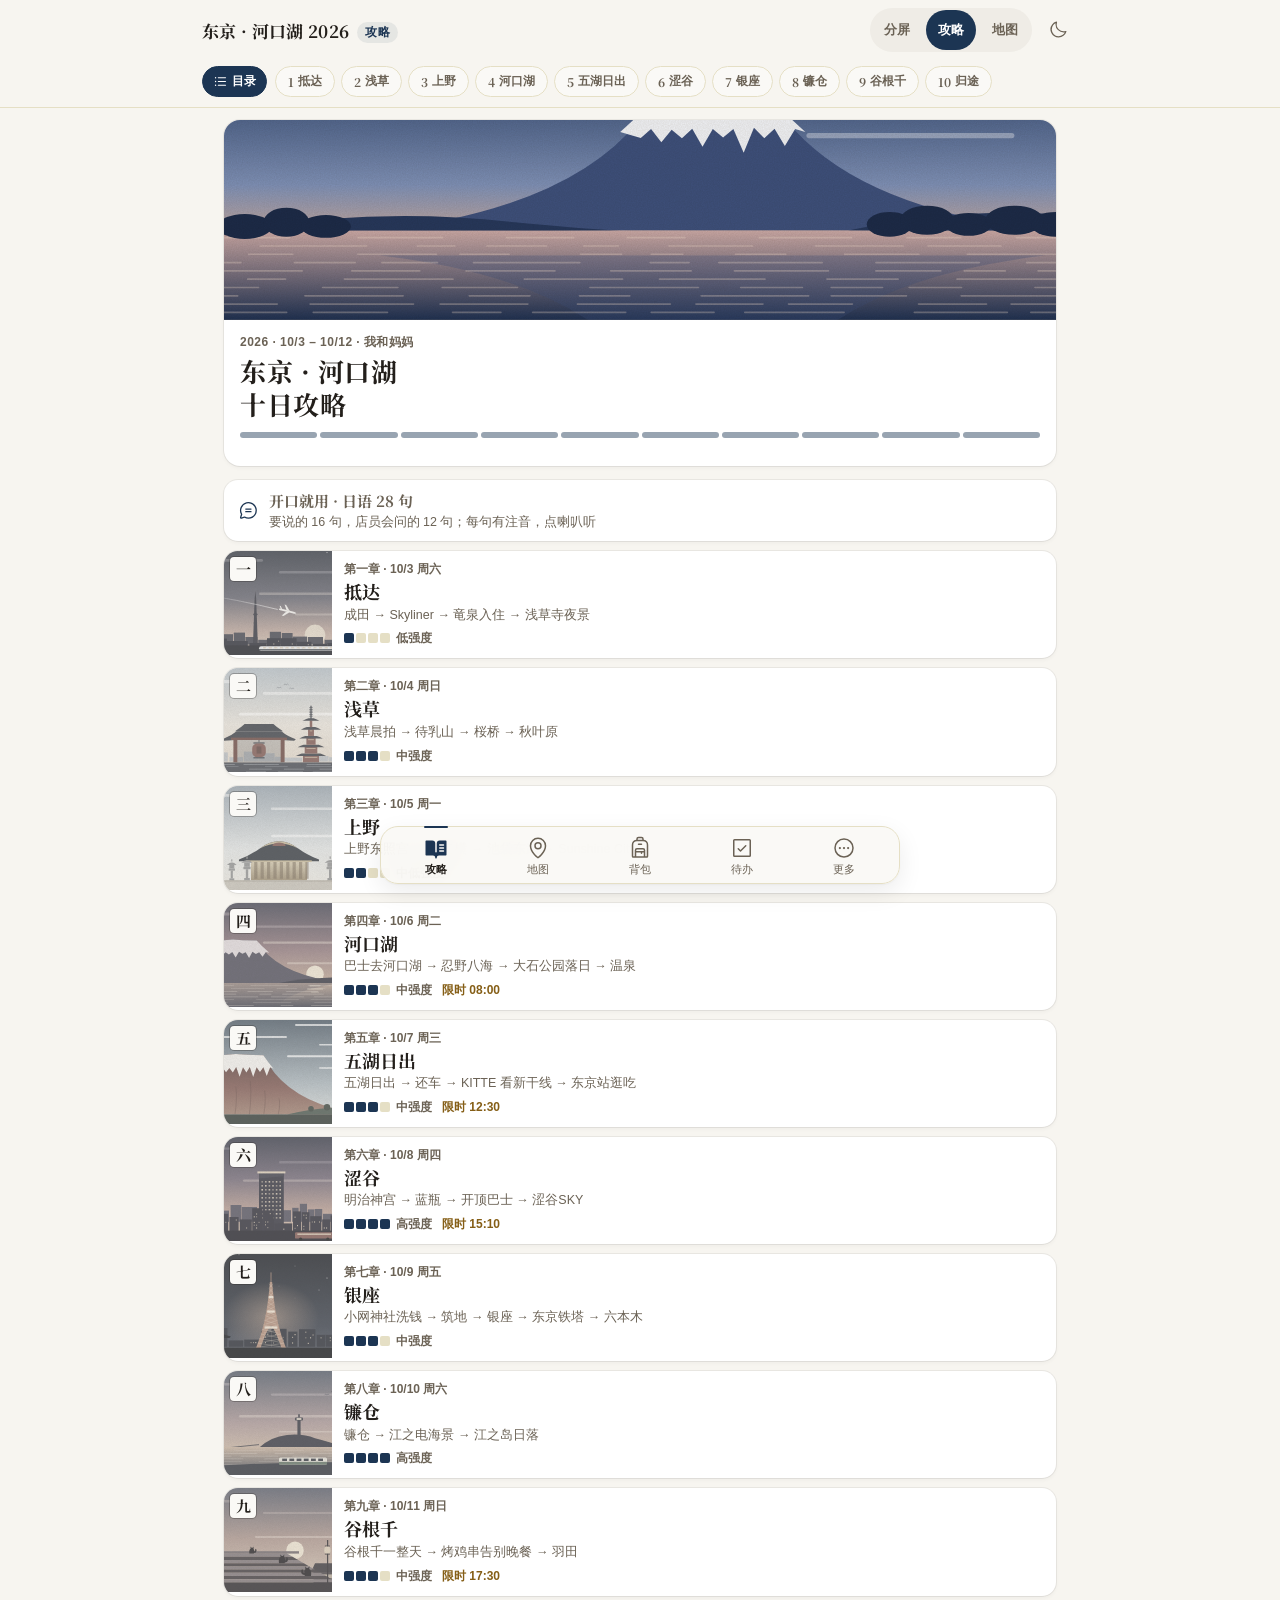
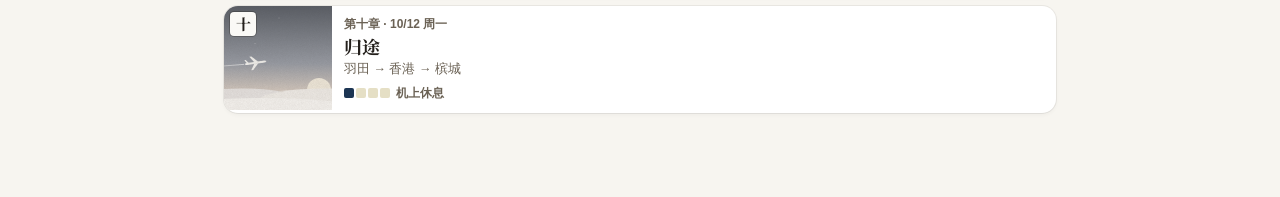
==== commit 9cce418a: "背包 cards: the flat 1px grey border becomes the same three faint shadows as 攻略 (6% ring, close lift, " ====
--- a/index.html
+++ b/index.html
@@ -66,9 +66,9 @@
   --footer-bg:#162940;
   --footer-ink:#f7f5f0;
   
-  /* 印刷手册：平面，不靠阴影 */
-  --card-shadow:none;
-  --card-shadow-hover:none;
+  /* 卡片的边：三层很淡的阴影代替 1px 线（一圈细环 + 贴身一层 + 远一点一层），和攻略一样 */
+  --card-shadow:0 0 0 1px oklch(0 0 0 / 0.06),0 1px 2px -1px oklch(0 0 0 / 0.06),0 2px 4px 0 oklch(0 0 0 / 0.04);
+  --card-shadow-hover:0 0 0 1px oklch(0 0 0 / 0.08),0 1px 2px -1px oklch(0 0 0 / 0.08),0 2px 4px 0 oklch(0 0 0 / 0.06);
   
   --surface-info:#eef2f7;
   --surface-highlight:#fbf1ef;
@@ -167,8 +167,9 @@
   --line-info:#2f4461;
   --line-highlight:#5a2a22;
   
-  --card-shadow:none;
-  --card-shadow-hover:none;
+  /* 深色底上阴影看不见，只留一圈白环 */
+  --card-shadow:0 0 0 1px oklch(1 0 0 / 0.08);
+  --card-shadow-hover:0 0 0 1px oklch(1 0 0 / 0.13);
 }
 
 /* Large Text Mode (Elder-Friendly) */
@@ -324,7 +325,7 @@
 
 /* Standard Content Cards */
 .card{
-  background:var(--paper);border:1px solid var(--line);border-radius:var(--r-lg);
+  background:var(--paper);border-radius:var(--r-lg);
   padding:var(--space-lg);margin-bottom:var(--space-lg);box-shadow:var(--card-shadow);
 }
 .card h3{font-family:var(--font-serif);font-size:var(--font-h3);font-weight:700;color:var(--ink);margin-bottom:var(--space-sm);display:flex;align-items:center;gap:var(--space-xs);line-height:1.35;}
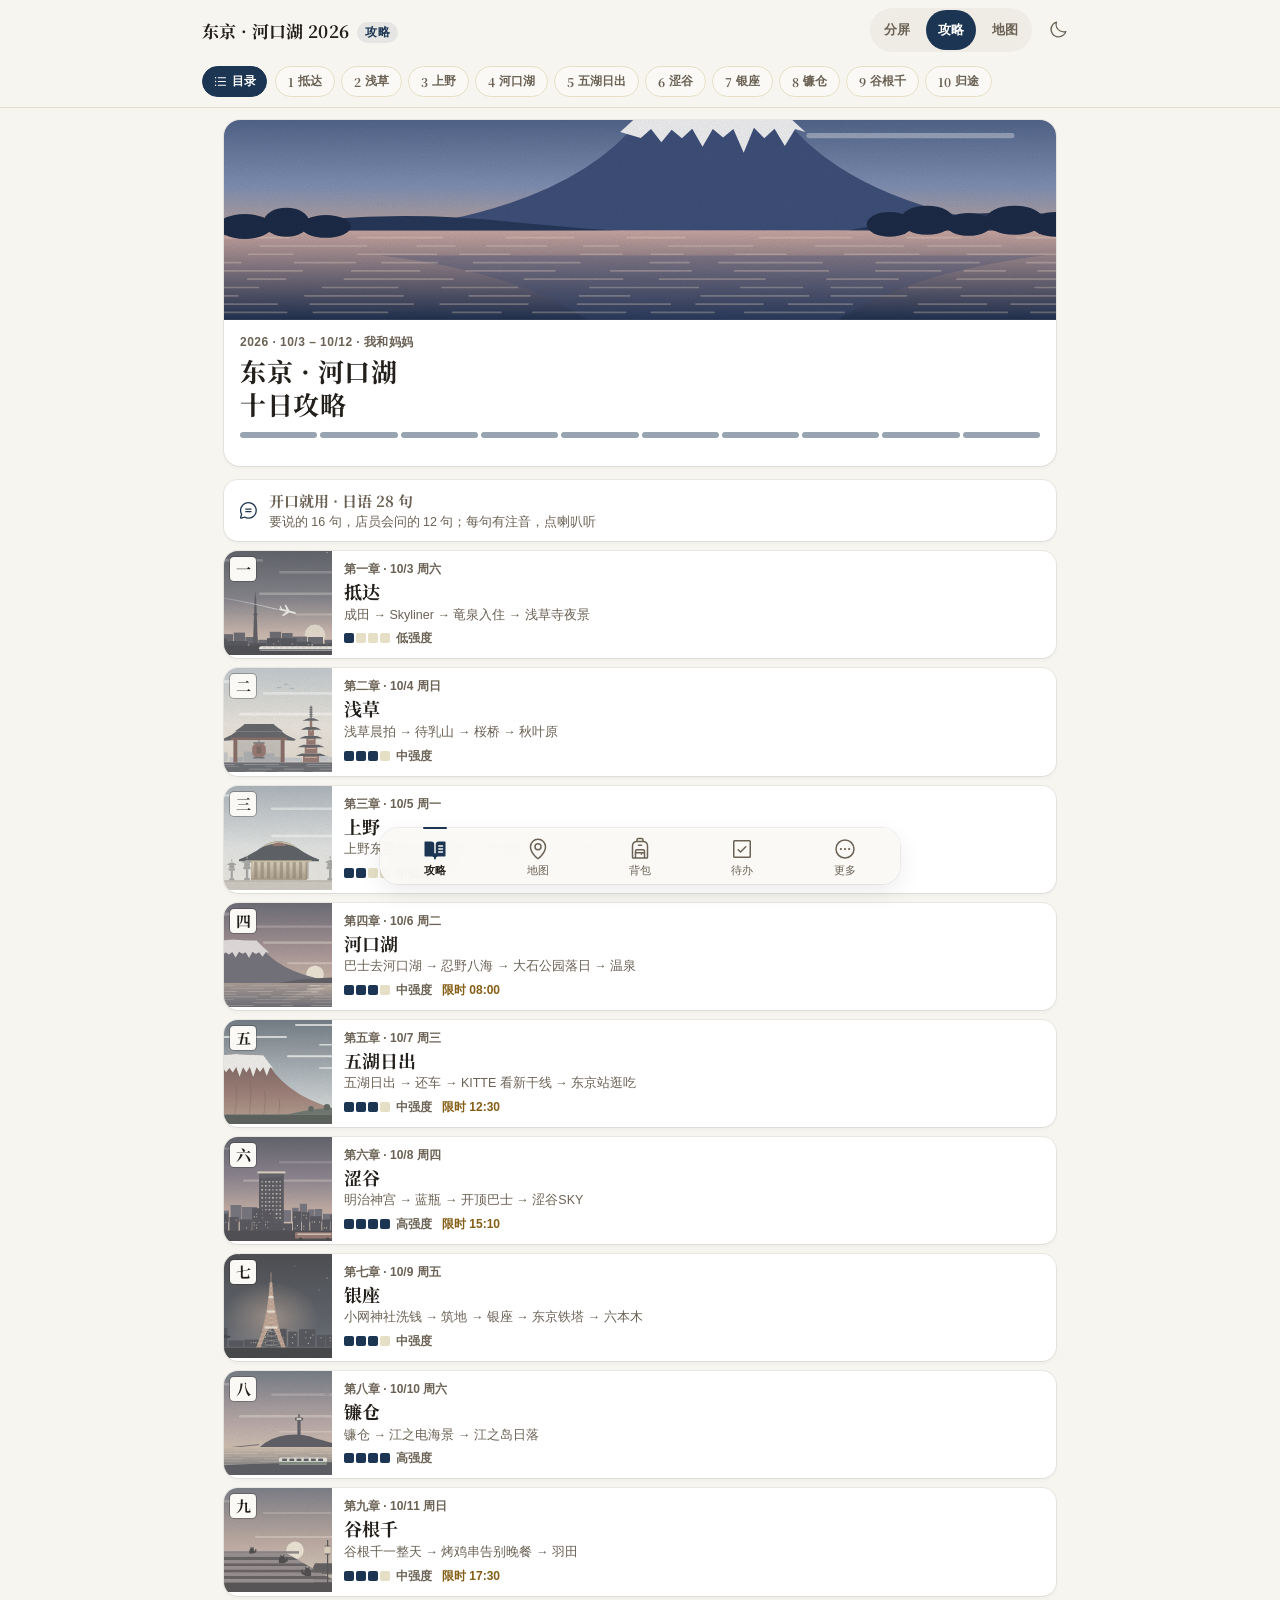
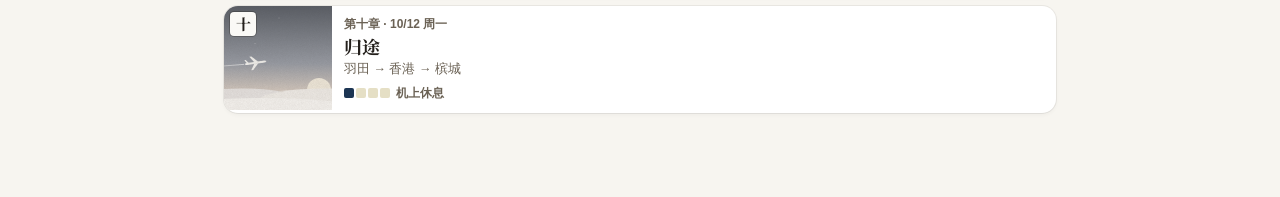
==== commit 1c5c48e7: "更多 sheet and the wide-screen floating tab bar: the 1px line around them becomes a faint 6% ring plus" ====
--- a/index.html
+++ b/index.html
@@ -894,7 +894,7 @@
 .verify>.note-box{margin:0;padding:0 0 var(--space-sm);background:none;}
 @media (max-width:640px){.verify{padding:0 var(--space-sm);}}
 </style>
-<link rel="stylesheet" href="tabbar.css?v=5"/>
+<link rel="stylesheet" href="tabbar.css?v=8"/>
 </head>
 <body data-tab="handbook">
 <a class="skip-link" href="#main-content">跳至主要内容</a>
--- a/tabbar.css
+++ b/tabbar.css
@@ -42,21 +42,25 @@
 .tb-ico { width: 24px; height: 24px; flex-shrink: 0; }
 /* 图标三态，同一个 Phosphor 图标的三种粗细，形状不变只换墨量：
    线框（平时）→ 双色（电脑悬停 / 手机按住：Fill 叠 20%，就是 Phosphor Duotone）→ 实心（当前页）。
-   状态本身靠颜色和加粗标签表达，动效只是过渡 */
+   状态本身靠颜色和加粗标签表达，动效只是过渡。
+   换到当前页时线框缩小、模糊、淡出，实心从小、从模糊里长出来（缩放 .25、模糊 4px，和昼夜按钮一样）；悬停／按住的双色只淡入，不缩放 */
 .tb-ico path { transform-box: fill-box; transform-origin: center; }
-.tb-ico .ph-fill { opacity: 0; scale: .8; }
+.tb-ico .ph-fill { opacity: 0; scale: .25; filter: blur(4px); }
 .tb-item[aria-current="page"] { color: var(--tb-ink); font-weight: 650; }
 .tb-item[aria-current="page"] .tb-ico { color: var(--tb-accent); }
-.tb-item[aria-current="page"] .ph-regular { opacity: 0; }
-.tb-item[aria-current="page"] .ph-fill { opacity: 1; scale: 1; }
-.tb-item:active:not([aria-current]) .ph-fill { opacity: .2; scale: 1; }
+.tb-item[aria-current="page"] .ph-regular { opacity: 0; scale: .25; filter: blur(4px); }
+.tb-item[aria-current="page"] .ph-fill { opacity: 1; scale: 1; filter: none; }
+.tb-item:active:not([aria-current]) .ph-fill { opacity: .2; scale: 1; filter: none; }
 @media (hover: hover) {
-  .tb-item:hover:not([aria-current]) .ph-fill { opacity: .2; scale: 1; }
+  .tb-item:hover:not([aria-current]) .ph-fill { opacity: .2; scale: 1; filter: none; }
   .tb-item:hover .tb-ico { translate: 0 -1px; }
 }
 /* 过渡只在 JS 标了 tb-ready（首屏画完）之后才开：打开页面时不播 */
 .tabbar.tb-ready .tb-ico { transition: translate .2s var(--tb-ease); }
-.tabbar.tb-ready .tb-ico path { transition: opacity .22s cubic-bezier(.2,0,0,1), scale .22s cubic-bezier(.2,0,0,1); }
+.tabbar.tb-ready .tb-ico path { transition: opacity .3s cubic-bezier(.2,0,0,1), scale .3s cubic-bezier(.2,0,0,1), filter .3s cubic-bezier(.2,0,0,1); }
+/* 双色预览是高频动作：只淡入 .15s，不缩放不去模糊 */
+.tabbar.tb-ready .tb-item:active:not([aria-current]) .ph-fill { transition: opacity .15s var(--tb-ease); }
+@media (hover: hover) { .tabbar.tb-ready .tb-item:hover:not([aria-current]) .ph-fill { transition: opacity .15s var(--tb-ease); } }
 
 /* 当前页的小横条：换页时从上一格滑过来，看得出「从哪到哪」 */
 .tabbar::before {
@@ -77,8 +81,8 @@
   body[data-tabbar="always"] .tabbar {
     left: 50%; right: auto; width: min(520px, calc(100vw - 32px)); translate: -50% 0;
     bottom: 16px; padding: 0 4px;
-    border: 1px solid var(--tb-line); border-radius: 18px;
-    box-shadow: 0 1px 2px rgba(0,0,0,.04), 0 8px 24px rgba(0,0,0,.08);
+    border: 0; border-radius: 18px;
+    box-shadow: 0 0 0 1px oklch(0 0 0 / 0.06), 0 1px 2px -1px oklch(0 0 0 / 0.06), 0 8px 24px rgba(0,0,0,.08);
   }
 }
 
@@ -86,17 +90,21 @@
 .tb-backdrop {
   position: fixed; inset: 0; z-index: 950;
   background: rgba(0, 0, 0, .36);
-  opacity: 0; transition: opacity .25s var(--tb-ease);
+  opacity: 0; transition: opacity .18s var(--tb-ease); /* 收起 .18s，比打开快，和抽屉一起退 */
 }
-.tb-backdrop.open { opacity: 1; }
+.tb-backdrop.open { opacity: 1; transition-duration: .25s; }
 html[data-theme="dark"] .tb-backdrop { background: rgba(0, 0, 0, .56); }
+/* 深色底上阴影看不见：浮动底栏和抽屉的边只留一圈白环 */
+@media (min-width: 641px) { html[data-theme="dark"] body[data-tabbar="always"] .tabbar { box-shadow: 0 0 0 1px oklch(1 0 0 / 0.08); } }
+html[data-theme="dark"] .tb-sheet { box-shadow: 0 0 0 1px oklch(1 0 0 / 0.08); }
 .tb-sheet {
   position: fixed; left: 0; right: 0; bottom: 0; z-index: 960;
   max-width: 560px; margin: 0 auto; max-height: 82vh; overflow-y: auto;
   padding: 8px 16px calc(20px + env(safe-area-inset-bottom, 0px));
   background: var(--tb-surface); color: var(--tb-ink);
-  border: 1px solid var(--tb-line); border-bottom: 0; border-radius: 28px 28px 0 0;
-  box-shadow: 0 -8px 32px rgba(0, 0, 0, .14);
+  border: 0; border-radius: 28px 28px 0 0;
+  /* 边用阴影：一圈很淡的环 + 往上投的软影，不画 1px 线 */
+  box-shadow: 0 0 0 1px oklch(0 0 0 / 0.06), 0 -1px 2px -1px oklch(0 0 0 / 0.06), 0 -8px 32px rgba(0, 0, 0, .14);
   font-family: -apple-system, BlinkMacSystemFont, "PingFang SC", "Hiragino Sans GB", "Noto Sans SC", sans-serif;
   translate: 0 100%;
   transition: translate .25s var(--tb-ease);
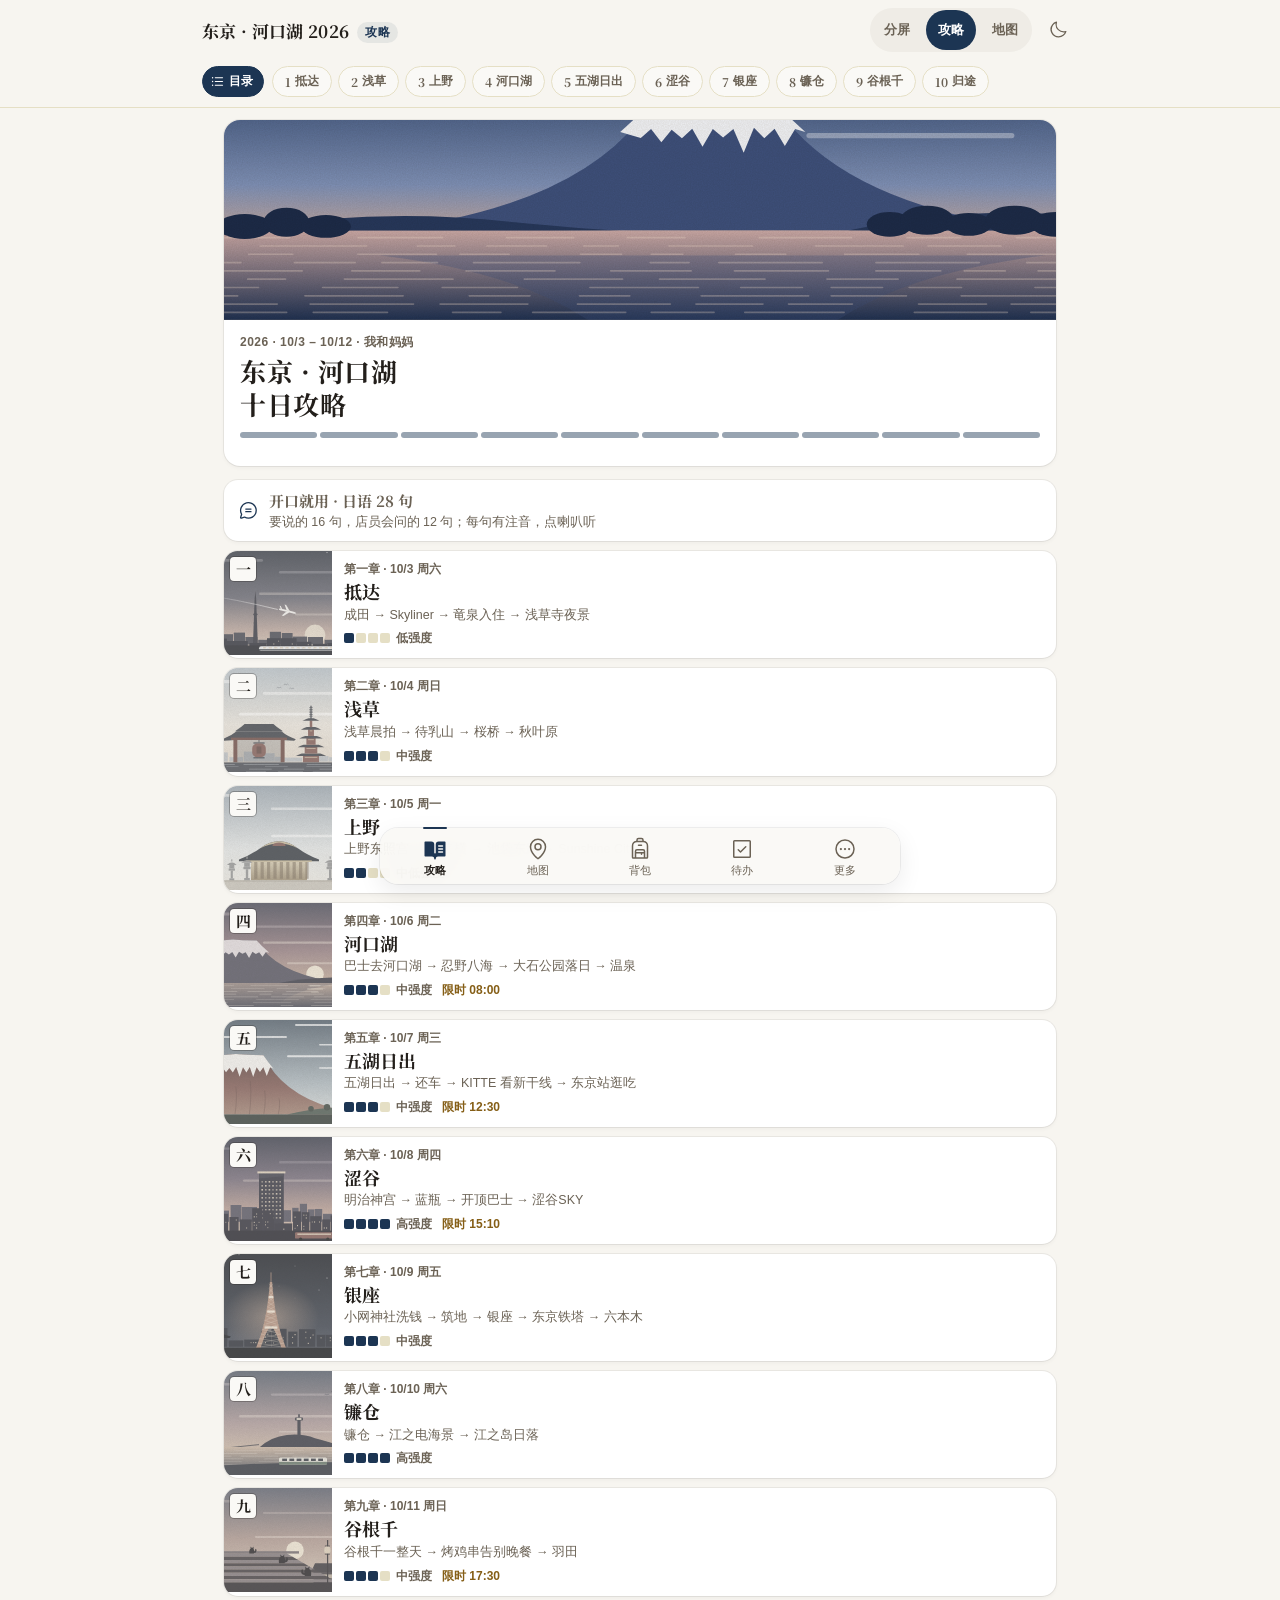
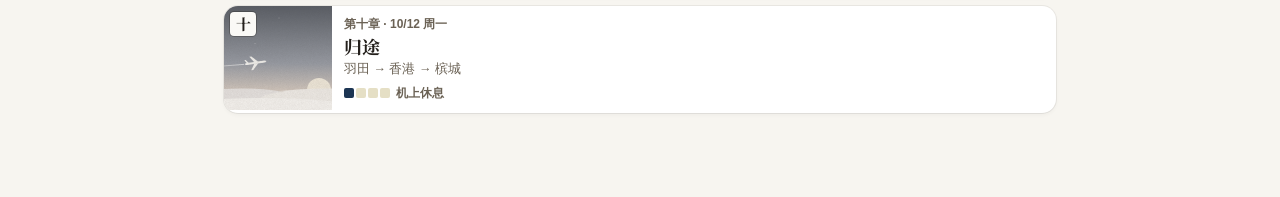
==== commit 27b762ca: "昼夜 button (攻略 and 背包): the moon/sun swap is a transition instead of keyframes, so tapping again mid-" ====
--- a/index.html
+++ b/index.html
@@ -328,6 +328,8 @@
   background:var(--paper);border-radius:var(--r-lg);
   padding:var(--space-lg);margin-bottom:var(--space-lg);box-shadow:var(--card-shadow);
 }
+/* 高对比模式会去掉阴影：卡片的边改用系统文字色的实线 */
+@media (forced-colors:active){.card{border:1px solid CanvasText;}}
 .card h3{font-family:var(--font-serif);font-size:var(--font-h3);font-weight:700;color:var(--ink);margin-bottom:var(--space-sm);display:flex;align-items:center;gap:var(--space-xs);line-height:1.35;}
 .card-lead{margin-bottom:var(--space-sm);font-size:var(--font-sub);color:var(--ink-soft);line-height:1.68;font-weight:400;}
 
@@ -834,10 +836,8 @@
 #theme-toggle { display: grid; place-items: center; }
 #theme-toggle svg { grid-area: 1 / 1; width: 20px; height: 20px; fill: currentColor; }
 html[data-theme="dark"] #theme-toggle .ic-moon, html:not([data-theme="dark"]) #theme-toggle .ic-sun { opacity: 0; scale: .25; filter: blur(4px); }
-#theme-toggle.swap svg { animation: glyph-in .3s cubic-bezier(.2,0,0,1); }
-html[data-theme="dark"] #theme-toggle.swap .ic-moon, html:not([data-theme="dark"]) #theme-toggle.swap .ic-sun { animation-name: glyph-out; }
-@keyframes glyph-in { from { opacity: 0; scale: .25; filter: blur(4px); } }
-@keyframes glyph-out { from { opacity: 1; scale: 1; filter: blur(0); } }
+/* 用 transition 不用 keyframes：连点两下时图标从当前位置折返，不会跳回起点重播 */
+html[data-motion="ready"] #theme-toggle svg { transition: opacity .3s cubic-bezier(.2,0,0,1), scale .3s cubic-bezier(.2,0,0,1), filter .3s cubic-bezier(.2,0,0,1); }
 
 /* ── 这一天 → 随身页地图 ───────────────────────── */
 
@@ -894,7 +894,7 @@
 .verify>.note-box{margin:0;padding:0 0 var(--space-sm);background:none;}
 @media (max-width:640px){.verify{padding:0 var(--space-sm);}}
 </style>
-<link rel="stylesheet" href="tabbar.css?v=8"/>
+<link rel="stylesheet" href="tabbar.css?v=9"/>
 </head>
 <body data-tab="handbook">
 <a class="skip-link" href="#main-content">跳至主要内容</a>
@@ -1759,12 +1759,11 @@
   
   // 切换瞬间关掉所有过渡，否则全页颜色一起慢慢渐变
   const freeze = document.createElement('style');
-  freeze.textContent = '*,*::before,*::after{transition:none !important}';
+  freeze.textContent = '*:not(#theme-toggle > svg),*::before,*::after{transition:none !important}';
   document.head.appendChild(freeze);
   html.setAttribute('data-theme', next);
   getComputedStyle(html).opacity;
   requestAnimationFrame(() => freeze.remove());
-  btn.classList.remove('swap'); void btn.offsetWidth; btn.classList.add('swap');
   btn.setAttribute('aria-pressed', next === 'dark' ? 'true' : 'false');
   document.querySelector('meta[name="theme-color"]').setAttribute('content', next === 'dark' ? '#0e1116' : '#f7f7f5');
   setStoredPreference('tokyo_theme', next);
--- a/tabbar.css
+++ b/tabbar.css
@@ -159,4 +159,9 @@
   .tabbar.tb-ready .tb-ico, .tabbar.tb-ready .tb-ico path, .tabbar.tb-ready::before { transition: none; }
   .tb-item:hover .tb-ico { translate: none; }
 }
+/* 高对比模式会去掉阴影：抽屉和浮动底栏的边改用系统文字色的实线 */
+@media (forced-colors: active) {
+  .tb-sheet { border: 1px solid CanvasText; border-bottom: 0; }
+}
+@media (forced-colors: active) and (min-width: 641px) { body[data-tabbar="always"] .tabbar { border: 1px solid CanvasText; } }
 @media print { .tabbar, .tb-sheet, .tb-backdrop { display: none !important; } }
